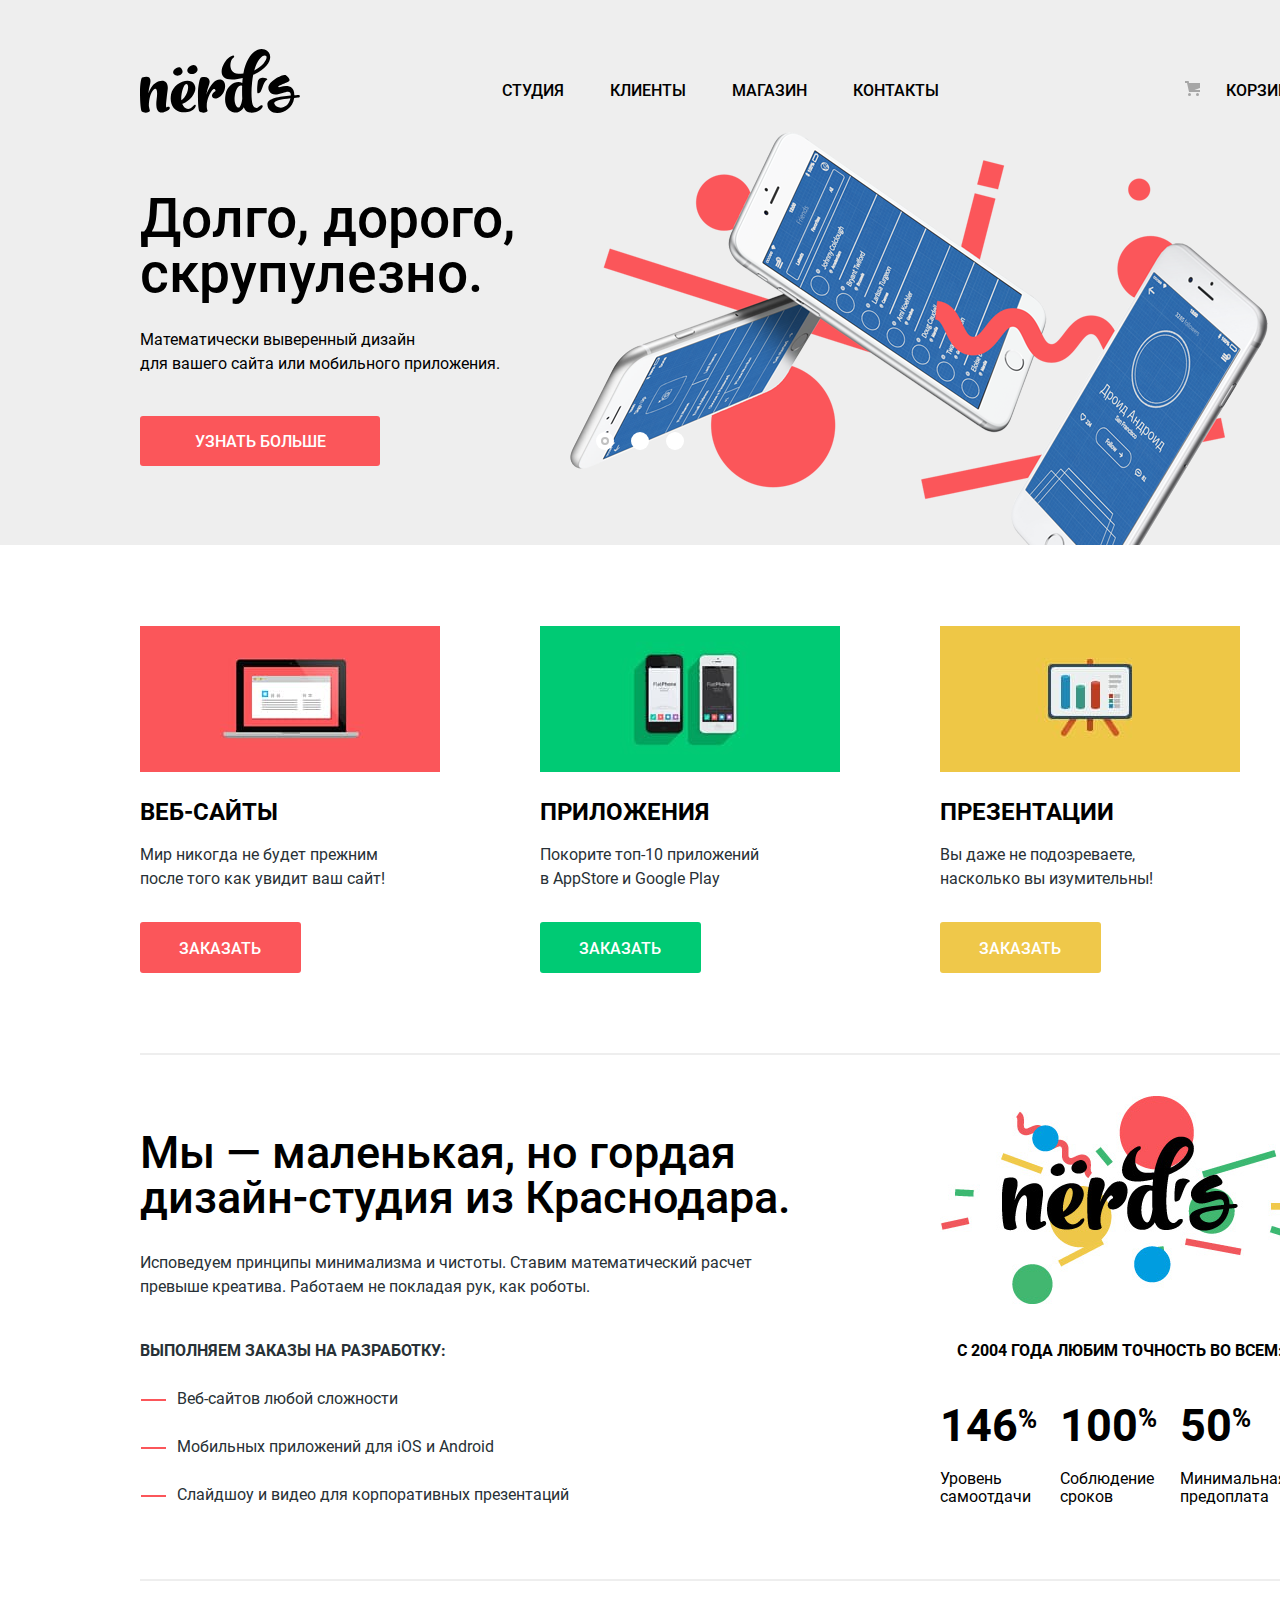
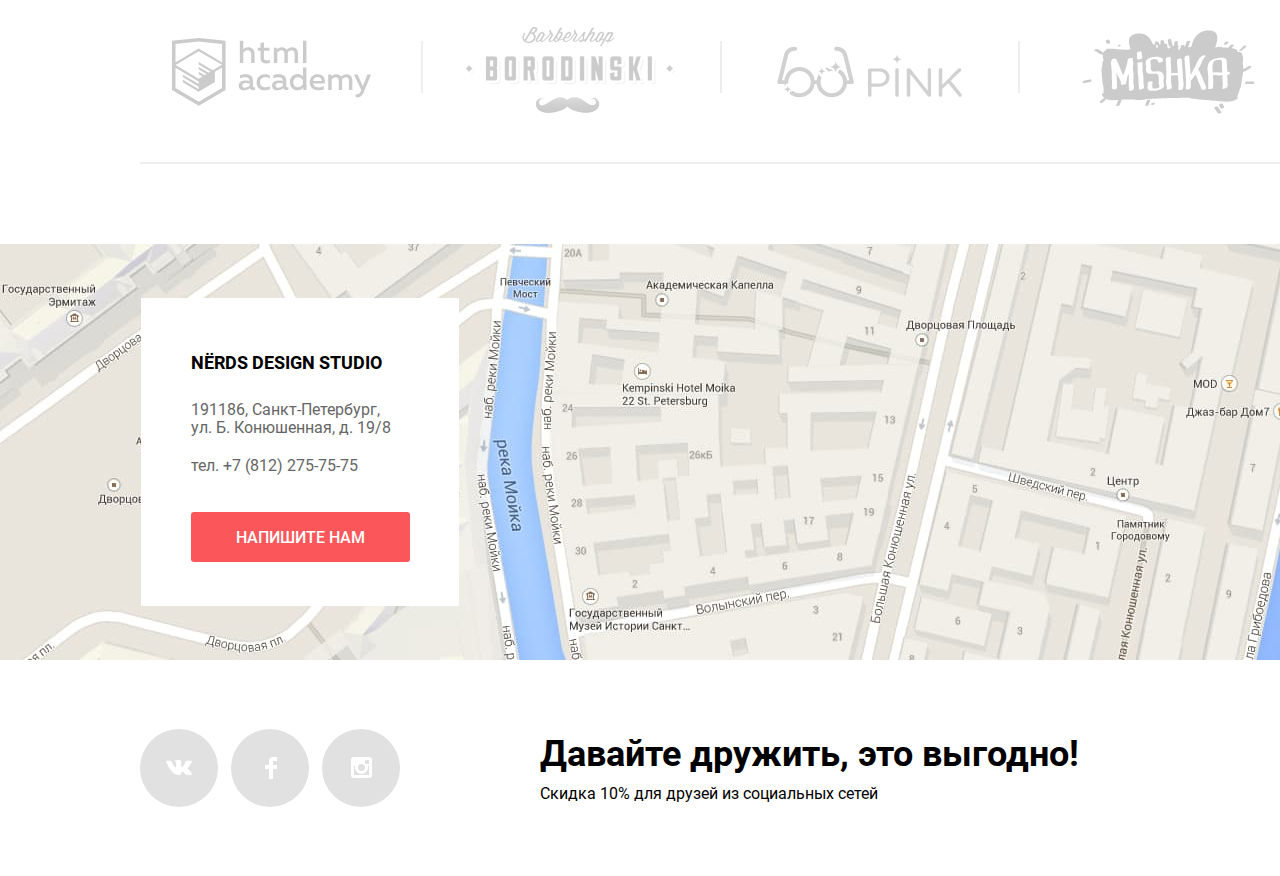
==== index.html @ 6b9d370d "Карта" ====
<!DOCTYPE html>
<html class="page" lang="ru">

<head>
  <meta charset="utf-8">
  <title>HTML Academy: Нёрдс</title>
  <link rel="stylesheet" href="css/normalize.css">
  <link rel="stylesheet" href="css/style.css">
</head>

<body class="page-body">
  <header class="main-header">
    <nav class="main-navigation">
      <a class="main-header-logo">
        <img src="img/nerds-logo.svg" width="160" height="65" alt="Логотип диизайн-студии Нёрдс">
      </a>
      <div class="main-header-bar">
        <div class="main-navigation-wrapper">
          <ul class="site-navigation">
            <li><a href="">Студия</a></li>
            <li><a href="">Клиенты</a></li>
            <li><a href="catalog.html">Магазин</a></li>
            <li><a href="">Контакты</a></li>
          </ul>
          <div class="user-navigation">
            <a class="basket" href="">Корзина</a>
          </div>
        </div>
      </div>
    </nav>
  </header>
  <main>
    <h1 class="main-title visually-hidden">Nёrd's</h1>
    <h2 class="main-title visually-hidden">Новости</h2>
    <section class="slider">
      <div class="news-slider news-slide-current ">
        <div class="news-slider-1">
          <h3>Долго, дорого,<br>скрупулезно.</h3>
          <p>Математически выверенный дизайн<br>для вашего сайта или мобильного приложения.</p>
          <a class="news-slider-button button" href="">Узнать больше</a>
        </div>
      </div>
      <div class="news-slider news-slider1">
        <div class="news-slider-2">
          <h3>Любим математику<br>как никто другой</h3>
          <p>Никакого креатива, только матемитические формулы<br>для расчета идеальных пропорций</p>
          <a class="news-slider-button button" href="">Узнать больше</a>
        </div>
      </div>
      <div class="news-slider news-slider1">
        <div class="news-slider-3">
          <h3>Только ночь,<br>только хардкор</h3>
          <p>Работать днем, как все? Мы против этого.<br>Ближе к полуночи работа только начинается.</p>
          <a class="news-slider-button button" href="">Узнать больше</a>
        </div>
      </div>
      <div class="slider-controls">
        <button class="current" type="button" aria-label="Показать первый слайд"></button>
        <button type="button" aria-label="Показать второй слайд"></button>
        <button type="button" aria-label="Показать третий слайд"></button>
      </div>
    </section>
    <div class="container">
      <section class="product">
        <h2 class="visually-hidden">Продукты</h2>
        <ul class="product-list">
          <li class="product-item product-item-site">
            <div class="product-site">
              <h3 class="product-title">Веб-сайты</h3>
              <p>Мир никогда не будет прежним<br>после того как увидит ваш сайт!</p>
              <a class="product-button product-button-site" href="#"
                aria-label="Перейти на страницу заказа товара">Заказать</a>
            </div>
          </li>
          <li class="product-item product-item-apps">
            <div class="product-apps">
              <h3 class="product-title">Приложения</h3>
              <p>Покорите топ-10 приложений<br> в AppStore и Google Play</p>
              <a class="product-button product-button-apps" href="#"
                aria-label="Перейти на страницу заказа товара">Заказать</a>
            </div>
          </li>
          <li class="product-item product-item-presentation">
            <div class="product-presentation">
              <h3 class="product-title">Презентации</h3>
              <p>Вы даже не подозреваете,<br>насколько вы изумительны!</p>
              <a class="product-button product-button-presentation" href="#"
                aria-label="Перейти на страницу заказа товара">Заказать</a>
            </div>
          </li>
        </ul>
      </section>
      <section class="company">
        <h2 class="visually-hidden">О компании</h2>
        <section class="company-description">
          <h2 class="visually-hidden">О нас</h2>
          <h3 class="company-title">Мы — маленькая, но гордая<br>дизайн-студия из Краснодара.</h3>
          <p>Исповедуем принципы минимализма и чистоты. Ставим математический расчет<br>превыше креатива. Работаем не
            покладая рук, как роботы.</p>
          <p class="company-product">Выполняем заказы на разработку:</p>
          <ul class="company-product-list">
            <li class="company-product-item">Веб-сайтов любой сложности</li>
            <li class="company-product-item">Мобильных приложений для iOS и Android</li>
            <li class="company-product-item">Слайдшоу и видео для корпоративных презентаций</li>
          </ul>
        </section>
        <section class="company-statistics">
          <h2 class="visually-hidden">Статистика</h2>
          <img class="company-statistics-logo" src="img/nerds-illustration.png" width="360" height="208" alt="">
          <p class="company-statistics-title">С 2004 года любим точность во всем:</p>
          <dl class="company-statistics-table">
            <div class="company-statistics-column">
              <dt class="company-statistics-property">Уровень самоотдачи</dt>
              <dd class="company-statistics-percent">146<sup class="company-statistics-percentage">%</sup></dd>
            </div>
            <div class="company-statistics-column">
              <dt class="company-statistics-property">Соблюдение сроков</dt>
              <dd class="company-statistics-percent">100<span class="company-statistics-percentage">%</span></dd>
            </div>
            <div class="company-statistics-column">
              <dt class="company-statistics-property">Минимальная предоплата</dt>
              <dd class="company-statistics-percent">50<span class="company-statistics-percentage">%</span></dd>
            </div>
          </dl>
        </section>
      </section>
      <section class="projects">
        <h2 class="visually-hidden">Проекты</h2>
        <ul class="projects-list">
          <li class="projects-item">
            <a class="projects-link" href="https://htmlacademy.ru/intensive/htmlcss">
              <img class="projects-logo projects-logo-htmlacademy" src="img/html-academy.svg" width="199" height="68"
                alt="Логотип компании-клиента html academy">
            </a>
          </li>
          <li class="projects-item">
            <a class="projects-link" href="">
              <img class="projects-logo projects-logo-barbershop" src="img/barbershop-logo.png" width="209" height="90"
                alt="Логотип компании-клиента Barbershop Borodinsky">
            </a>
          </li>
          <li class="projects-item">
            <a class="projects-link" href="">
              <img class="projects-logo projects-logo-pink" src="img/pink-logo.png" width="185" height="52"
                alt="Логотип компании-клиента Pink">
            </a>
          </li>
          <li class="projects-item">
            <a class="projects-link" href="">
              <img class="projects-logo projects-logo-mishka" src="img/mishka-logo.png" width="173" height="84"
                alt="Логотип компании-клиента Mishka">
            </a>
          </li>
        </ul>
      </section>
    </div>
  </main>
  <footer class="page-footer main-footer">
    <div class="footer-container-contact">
      <iframe src="https://www.google.com/maps/embed?pb=!1m18!1m12!1m3!1d1998.6037872533277!2d30.320858716096975!3d59.93871648187614!2m3!1f0!2f0!3f0!3m2!1i1024!2i768!4f13.1!3m3!1m2!1s0x4696310fca145cc1%3A0x42b32648d8238007!2z0JHQvtC70YzRiNCw0Y8g0JrQvtC90Y7RiNC10L3QvdCw0Y8g0YPQuy4sIDE5LzgsINCh0LDQvdC60YIt0J_QtdGC0LXRgNCx0YPRgNCzLCAxOTExODY!5e0!3m2!1sru!2sru!4v1603034823112!5m2!1sru!2sru" width="1440" height="416" frameborder="0" style="border:0;" allowfullscreen="Офис компании по адресу ул. Большая Конюшенная 19/8, Санкт-Петербург" aria-hidden="false"></iframe>
      <section class="footer-contacts container">
        <h2 class="visually-hidden">Контактная информация</h2>
        <div class="footer-contacts-window">
          <h3>Nёrds design studio</h3>
          <p>191186, Санкт-Петербург,<br>
            ул. Б. Конюшенная, д. 19/8</p>
          <a class="contact" href="tel:+78122757575">тел. +7 (812) 275-75-75</a>
          <a class="contact-button button" href="write_us.html" aria-label="Переход в окно, где можно написать">Напишите нам</a>
        </div>
      </section>
    </div>
    <section class="footer-social container">
      <h2 class="visually-hidden">Давайте дружить</h2>
      <div class="footer-social-button">
        <ul class="footer-social-list">
          <li class="footer-social-item">
            <a class="footer-social-link" href="#" aria-label="ВКонтакте"></a>
          </li>
          <li class="footer-social-item">
            <a class="footer-social-link footer-social-link-facebook" href="#" aria-label="Facebook"></a>
          </li>
          <li class="footer-social-item" aria-label="Instagram">
            <a class="footer-social-link footer-social-link-instagram" href="#"></a>
          </li>
        </ul>
      </div>
      <div class="footer-invite">
        <p class="footer-social-title">Давайте дружить, это выгодно!</p>
        <p class="footer-social-discount">Скидка 10% для друзей из социальных сетей</p>
      </div>
    </section>
  </footer>
  <section class="modal modal-contact">
    <h2>Напишите нам</h2>
    <form class="contact-form" action="https://echo.htmlacademy.ru" method="post">
      <p>
        <label for="contact-name">Ваше имя:</label>
        <input class="contact-name-user" id="contact-name" type="text" name="name-user" placeholder="Имя Фамилия">
      </p>
      <p>
        <label for="contact-mail">Ваш email:</label>
        <input class="contact-mail-user" id="contact-mail" type="email" name="mail-user"
          placeholder="email@example.com ">
      </p>
      <p>
        <label for="contact-text">Текст письма:</label>
        <textarea name="contact-text-user" id="contact-text" rows="10" placeholder="В свободной форме"></textarea>
      </p>
      <button class="contact-form-button button" type="submit">Отправить</button>
    </form>
    <button class="modal-close" type="button" aria-label="Закрыть"></button>
  </section>
  <script src="js/write.js"></script>
</body>

</html>
---- css/style.css ----
@font-face {
  font-family: "Roboto";
  font-style: normal;
  font-weight: 400;
  src: local("Roboto"), local("Roboto Regular"), local("Roboto-Regular"),
    url("../fonts/roboto.woff2") format("woff2"),
    url("../fonts/roboto.woff") format("woff");
  font-display: swap;
}

@font-face {
  font-family: "Roboto";
  font-style: normal;
  font-weight: 500;
  src: local("Roboto Medium"), local("Roboto-Medium"),
    url("../fonts/robotomedium.woff2") format("woff2"),
    url("../fonts/robotomedium.woff") format("woff");
  font-display: swap;
}

@font-face {
  font-family: "Roboto";
  font-style: normal;
  font-weight: 700;
  src: local("Roboto Bold"), local("Roboto-Bold"),
    url("../fonts/robotobold.woff2") format("woff2"),
    url("../fonts/robotobold.woff") format("woff");
  font-display: swap;
}

/* Variables */
:root {
  --basic-dark-black: #000000;
  --basic-black: #283136;
  --basic-light-grey: #666666;
  --basic-grey: #eeeeee;
  --basic-darker-grey: #444444;
  --basic-dark-grey: #888888;
  --basic-light-red: #fb565a;
  --basic-red: #e74246;
  --basic-dark-red: #d7373b;
  --basic-light-green: #00ca74;
  --basic-green: #00bc6c;
  --basic-dark-green: #00aa62;
  --basic-light-yellow: #efc84a;
  --basic-yellow: #eab534;
  --basic-dark-yellow: #e5a722;
  --basic-white: #ffffff;
  --basic-opacity-white: rgb(255, 255, 255, 0.3);
  --basic-lighter-grey: #dfdfdf;
  --basic-grey-grey: #d5d5d5;
  --basic-clear-white: rgba(0, 0, 0, 0.0001);
  --basic-opacity-black-30: rgb(0, 0, 0, 0.3);
  --basic-grey-social: #e1e1e1;
  --basic-grey-slider: #c1c1c1;
  --basiс-grey-filter: #d7dcdf;
  --basiс-grey-button: #ababab;
  --basiс-shadow-grey: rgba(0, 1, 1, 0.1);
  --basiс-shadow-black: rgba(0, 0, 0, 0.15);
  --basiс-button-border: #dbdbdb;
  --basiс-shadow-grey-40: rgba(0, 0, 0, 0.4);
  --basiс-opacity-black-50: rgb(68, 68, 68, 0.5);
  --basiс-grey-border: #d7dcde;
  --basiс-dark-grey-border: #b4b9bb;
  --basiс-dark-for-form: #4d4d4d;
  --basic-black-opacity-60: rgb(0, 0, 0, 0.6);
  --basic-grey-opacity-30: rgb(166, 166, 166, 0.3);
  --basic-grey-opacity-60: rgb(166, 166, 166, 0.6);
  --basic-black-for-button: #231f20;
}

/* body */

body {
  min-width: 1160px;
  margin: 0;
  padding: 0;
  font-family: "Roboto", "Arial", sans-serif;
}

/*Grid*/

.page {
  height: 100%;
}

.page-body {
  min-height: 100%;
  display: grid;
  grid-template-rows: min-content 1fr min-content;
  align-content: start;
}

/* main-header*/

.main-header {
  background-color: var(--basic-grey);
}

/* main-navigation*/

.main-navigation {
  display: flex;
  align-items: center;
  width: 1160px;
  margin: 48px auto 8px auto;
  padding: 0 20px;
  font-size: 16px;
  font-weight: 500;
  line-height: 30px;
  color: var(--basic-dark-black);
  text-transform: uppercase;
  background-color: var(--basic-grey);
}

.main-header-bar {
  background-color: var(--basic-grey);
}

.main-navigation-wrapper {
  display: flex;
  justify-content: space-between;
  margin-left: 197px;
}

/*main-header-logo*/

.main-header-logo {
  display: flex;
  width: 160px;
  height: 65px;
  margin-right: 5px;
  opacity: 1;
}

.main-header-logo:hover,
.main-header-logo:focus {
  opacity: 1;
}

.main-header-logo:active {
  opacity: 0.3;
}

/* site navigation */

.site-navigation {
  display: flex;
  flex-wrap: wrap;
  justify-content: space-between;
  align-items: center;
  width: 437px;
  margin: 0;
  padding: 0;
  margin-top: 23px;
  padding-right: 45px;
  list-style: none;
}

.site-navigation li:nth-child(4n) {
  padding-right: 0;
}

.site-navigation a,
.user-navigation a {
  display: block;
  padding-bottom: 2px;
  color: var(--basic-dark-black);
  text-decoration: none;
}

.site-navigation a:hover {
  color: var(--basic-light-red);
}

.site-navigation a:focus {
  color: var(--basic-opacity-black-30);
}

.site-navigation-current {
  position: relative;
}

.site-navigation-current a:not([href]) {
  background-color: var(--basic-dark-black);
}

.site-navigation-current::after {
  content: "";
  position: absolute;
  bottom: -11px;
  width: 74px;
  height: 2px;
  background-color: var(--basic-light-red);
}

.site-navigation-current a,
.site-navigation-current a:hover,
.site-navigation-current a:focus,
.site-navigation-current a:active {
  color: var(--basic-dark-black);
}

.basket {
  display: flex;
  justify-content: flex-end;
  position: relative;
  max-width: 115px;
  margin-left: 242px;
  margin-top: 23px;
  text-align: right;
  list-style: none;
}

.basket::before {
  content: "";
  position: absolute;
  top: 5px;
  left: -41px;
  width: 15px;
  height: 15px;
  background-image: url(../img/cart-icon.svg);
  background-repeat: repeat;
  background-position: 0 0;
}

.basket:hover {
  color: var(--basic-light-red);
}

.basket:focus {
  color: var(--basic-opacity-black-30);
}

/*visually-hidden*/

.visually-hidden {
  position: absolute;
  width: 1px;
  height: 1px;
  margin: -1px;
  border: 0;
  padding: 0;
  white-space: nowrap;
  clip-path: inset(100%);
  clip: rect(0 0 0 0);
  overflow: hidden;
}

/*container*/

.container {
  width: 1160px;
  margin: 0 auto;
  padding: 0 20px;
}

/* slider */

.slider {
  min-height: 424px;
  background-color: var(--basic-grey);
}

.news-slider {
  display: flex;
  flex-wrap: wrap;
  position: relative;
  width: 1160px;
  margin: 0 auto;
  padding: 70px 20px 76px;
  z-index: 1;
}

.news-slider-1::before {
  content: "";
  position: absolute;
  top: -7px;
  right: 24px;
  width: 760px;
  height: 431px;
  background-image: url("../img/nerds-index-slide1.png");
  background-repeat: no-repeat;
}

.news-slider-2::before {
  content: "";
  position: absolute;
  top: 2px;
  right: 24px;
  width: 760px;
  height: 431px;
  background-image: url("../img/nerds-index-slide2.png");
  background-repeat: no-repeat;
}

.news-slider-3::before {
  content: "";
  position: absolute;
  top: 2px;
  right: 24px;
  width: 760px;
  height: 431px;
  background-image: url("../img/nerds-index-slide3.png");
  background-repeat: no-repeat;
}

.news-slider1 {
  display: none;
}

.news-slider h3 {
  display: flex;
  flex-wrap: wrap;
  position: relative;
  width: 538px;
  margin: 0 auto;
  padding: 0;
  font-size: 55px;
  font-weight: 500;
  line-height: 55px;
  color: var(--basic-dark-black);
}

.news-slider p {
  display: flex;
  flex-wrap: wrap;
  position: relative;
  width: 538px;
  margin-top: 27px;
  margin-bottom: 40px;
  font-size: 16px;
  font-weight: 400;
  line-height: 24px;
}

.button {
  display: block;
  font-size: 16px;
  font-weight: 500;
  line-height: 18px;
  text-align: center;
  text-decoration: none;
  text-transform: uppercase;
  color: var(--basic-white);
  background-color: var(--basic-light-red);
  border-radius: 3px;
  border: none;
}

.button:hover,
.button:focus {
  background-color: var(--basic-red);
  border: none;
}

.button:active {
  color: var(--basic-opacity-white);
  background-color: var(--basic-dark-red);
  border: none;
}

.news-slider-button {
  position: absolute;
  width: 240px;
  padding-top: 17px;
  padding-bottom: 15px;
}

.slider-controls {
  display: flex;
  justify-content: space-between;
  position: absolute;
  top: 432px;
  left: 50%;
  width: 88px;
  transform: translate(-50%);
  z-index: 1;
}

.slider-controls button {
  width: 18px;
  height: 18px;
  background-color: var(--basic-white);
  border: none;
  border-radius: 50%;
}

.slider-controls .current::before {
  content: "";
  position: absolute;
  top: 5px;
  left: 5px;
  width: 8px;
  height: 8px;
  background-image: url("../img/ellipse-slide.svg");
  background-repeat: no-repeat;
}

/* product */

.product {
  display: grid;
  margin-top: 72px;
  margin-bottom: 80px;
  border-bottom: 2px solid var(--basic-grey);
}

.product-list {
  display: grid;
  grid-template-columns: 1fr 1fr 1fr;
  margin: 0;
  padding: 0;
  list-style: none;
}

.product-item {
  display: flex;
  flex-wrap: wrap;
  margin-right: 100px;
  margin-bottom: 92px;
  position: relative;
  width: 300px;
  font-size: 16px;
  line-height: 24px;
  color: var(--basic-black);
}

.product-item p {
  margin-bottom: 46px;
}

.product-item-site::before {
  content: "";
  position: absolute;
  top: 9px;
  width: 300px;
  height: 146px;
  background-image: url(../img/product-site.jpg);
  background-repeat: no-repeat;
  background-position: 0 0;
}

.product-item-apps::before {
  content: "";
  position: absolute;
  top: 9px;
  width: 300px;
  height: 146px;
  background-image: url(../img/product-apps.jpg);
  background-repeat: no-repeat;
  background-position: 0 0;
}

.product-item-presentation::before {
  content: "";
  position: absolute;
  top: 9px;
  width: 300px;
  height: 146px;
  background-image: url(../img/product-presentation.jpg);
  background-repeat: no-repeat;
  background-position: 0 0;
}

.product-title {
  position: relative;
  margin-bottom: 16px;
  margin-top: 180px;
  font-size: 24px;
  font-weight: 700;
  line-height: 30px;
  text-transform: uppercase;
  color: var(--basic-dark-black);
}

.product-button {
  width: 160px;
  padding: 17px 40px 15px 39px;
  font-size: 16px;
  font-weight: 500;
  line-height: 18px;
  text-align: center;
  text-transform: uppercase;
  text-decoration: none;
  color: var(--basic-white);
}

.product-button-site {
  background-color: var(--basic-light-red);
  border-radius: 3px;
  border: none;
}

.product-button-site:hover,
.product-button-site:focus {
  background-color: var(--basic-red);
  border: none;
}

.product-button-site:active {
  color: var(--basic-opacity-white);
  background-color: var(--basic-dark-red);
  box-shadow: inset 0px 3px 0px rgba(0, 1, 1, 0.1);
  border: none;
}

.product-button-apps {
  background-color: var(--basic-light-green);
  border-radius: 3px;
  border: none;
}

.product-button-apps:hover,
.product-button-apps:focus {
  background-color: var(--basic-green);
}

.product-button-apps:active {
  color: var(--basic-opacity-white);
  background-color: var(--basic-dark-green);
  box-shadow: inset 0px 3px 0px rgba(0, 1, 1, 0.1);
  border: none;
}

.product-button-presentation {
  background-color: var(--basic-light-yellow);
  border-radius: 3px;
  border: none;
}

.product-button-presentation:hover,
.product-button-presentation:focus {
  background-color: var(--basic-yellow);
  border: none;
}

.product-button-presentation:active {
  color: var(--basic-opacity-white);
  background-color: var(--basic-dark-yellow);
  box-shadow: inset 0px 3px 0px var(--basiс-shadow-grey);
  border: none;
}

/* company */

.company {
  display: grid;
  grid-template-columns: 1fr min-content;
  margin-bottom: 7px;
}

.company-description {
  font-size: 16px;
  line-height: 24px;
  color: var(--basic-black);
}

.company-title {
  margin-top: -5px;
  margin-bottom: 31px;
  padding: 0;
  font-size: 45px;
  font-weight: 500;
  line-height: 45px;
  color: var(--basic-dark-black);
}

.company-product {
  margin-top: 40px;
  font-weight: bold;
  text-transform: uppercase;
  color: var(--basic-black);
}

.company-product-list {
  list-style: none;
}

.company-product-item {
  position: relative;
  margin-top: 24px;
  margin-left: -3px;
}

.company-product-item::before {
  content: "";
  position: absolute;
  top: 12px;
  left: -36px;
  width: 25px;
  border-top: 2px solid var(--basic-light-red);
  background-repeat: no-repeat;
  background-position: 0 0;
}

/*company-statistics*/

.company-statistics {
  display: grid;
  width: 360px;
  margin-bottom: 39px;
}

.company-statistics-logo {
  margin-top: -39px;
  margin-bottom: 38px;
  width: 360px;
  height: 208px;
}

.company-statistics-title {
  margin: 0;
  margin-bottom: 18px;
  padding: 0;
  font-weight: 700;
  text-transform: uppercase;
  text-align: center;
}

.company-statistics-table {
  display: grid;
  grid-template-columns: 1fr 1fr 1fr;
  row-gap: 23px;
}

.company-statistics-column {
  display: grid;
  box-sizing: border-box;
  max-width: 120px;
  padding-right: 10px;
}

.company-statistics-property {
  order: 1;
  padding-bottom: 11px;
  max-width: 110px;
  line-height: 18px;
  color: var(--basic-black-light);
}

.company-statistics-percent {
  margin: 0;
  margin-bottom: 12px;
  max-width: 110px;
  font-size: 45px;
  font-weight: 700;
  line-height: 64px;
}

.company-statistics-percentage {
  position: relative;
  bottom: 14px;
  font-size: 26px;
  line-height: 40px;
}

/*projects*/

.projects {
  padding-top: 46px;
  padding-bottom: 40px;
  border-top: 2px solid var(--basic-grey);
  border-bottom: 2px solid var(--basic-grey);
}

.projects-list {
  display: grid;
  grid-template-columns: 1fr 1fr 1fr 1fr;
  margin: 0;
  padding: 0;
  gap: 35px;
  list-style: none;
}

.projects-item {
  position: relative;
  display: grid;
  justify-content: center;
  align-items: center;
  width: 100%;
  height: 100%;
}

.projects-item:not(:last-child):not(:nth-child(4n))::before {
  content: "";
  position: absolute;
  top: 40px;
  right: -19px;
  width: 2px;
  height: 52px;
  transform: translateY(-50%);
  background-color: var(--basic-grey);
}

.projects-link {
  display: block;
  position: relative;
}

.projects-link {
  position: relative;
  opacity: 0.2;
}

.projects-link:hover,
.projects-link:focus {
  opacity: 1;
}

.projects-link:active {
  opacity: 0.1;
}

.projects-logo-htmlacademy {
  top: 10px;
}

/* Grid for catalog */

.catalog-container {
  display: grid;
  grid-template-columns: 1fr 2fr;
  grid-template-rows: min-content 1fr;
  align-content: start;
  width: 1160px;
  margin: 0 auto;
  padding: 0 20px;
}

.page-title-design {
  background-color: var(--basic-grey);
}

.page-title {
  margin: 0 auto;
  padding-top: 72px;
  padding-bottom: 108px;
  font-size: 55px;
  font-weight: 500;
  line-height: 55px;
  color: var(--basic-dark-black);
  background-color: var(--basic-grey);
  text-align: center;
}

/*filters*/

.filters {
  margin-top: 55px;
}

.filters-catalog {
  display: flex;
  width: 260px;
}

.filters fieldset {
  padding: 0;
  margin: 0;
  margin-bottom: 28px;
  border: none;
}

.filters fieldset:first-child {
  margin-bottom: 55px;
}

.filter-item {
  margin-top: 53px;
  padding: 0;
  border: none;
}

.filters legend {
  font-size: 18px;
  font-weight: bold;
  line-height: 30px;
  text-transform: uppercase;
}

.filters ul {
  padding: 0;
  margin: 0;
  list-style: none;
  line-height: 19px;
}

.filter-option {
  display: block;
  padding-left: 36px;
}

.filter-input {
  font-size: 16px;
  line-height: 20px;
  color: var(--basic-black);
}

.filter-option label {
  display: block;
  position: relative;
  margin-top: 17px;
  margin-bottom: 20px;
}

.filter-advantage label {
  display: block;
  position: relative;
  margin-top: 16px;
  padding-bottom: 6px;
  margin-bottom: 16px;
}

.filter-input-radio {
  margin-top: -9px;
}

.range-filter {
  width: 260px;
  margin-top: 49px;
}

.range-controls {
  position: relative;
  height: 41px;
  margin-bottom: 10px;
  padding-top: 38px;
  padding-right: 22px;
  padding-left: 22px;
  background-color: var(--basic-grey);
  border-radius: 3px;
}

.range-controls .scale {
  height: 2px;
  background: var(--basiс-grey-filter);
}

.range-controls .bar {
  width: 70%;
  height: 2px;
  background-color: var(--basic-light-green);
}

.range-controls .toggle {
  position: absolute;
  top: 29px;
  left: 0;
  width: 4px;
  height: 4px;
  padding: 0;
  border: 8px solid var(--basic-white);
  background-color: var(--basiс-grey-button);
  border-radius: 50%;
  box-shadow: 0px 2px 1px var(--basiс-shadow-black);
}

.range-controls .toggle-min {
  left: 17px;
}

.range-controls .toggle-max {
  left: 159px;
}

.price-controls {
  display: flex;
  justify-content: space-between;
  font-size: 16px;
  line-height: 22px;
  color: var(--basic-black);
  text-transform: uppercase;
}

.price-controls input {
  width: 80px;
  height: 38px;
  border: none;
  border-radius: 3px;
  background: var(--basic-grey);
}

.min-price input {
  width: 70px;
  height: 38px;
  margin-top: 2px;
  margin-left: 10px;
  padding-left: 4px;
  text-align: center;
}

.max-price input {
  width: 79px;
  height: 38px;
  margin-top: 2px;
  margin-left: 5px;
  text-align: center;
}

.filter-input-radio + label::before {
  content: "";
  box-sizing: border-box;
  position: absolute;
  top: -4px;
  left: -35px;
  width: 25px;
  height: 25px;
  border: 4px solid var(--basiс-dark-for-form);
  opacity: 0.4;
  border-radius: 50%;
}

.filter-input-radio:checked + label::after {
  content: "";
  position: absolute;
  top: 4px;
  left: -27px;
  width: 9px;
  height: 9px;
  background-color: var(--basiс-dark-for-form);
  opacity: 0.4;
  border-radius: 50%;
}

.filter-input-checkbox + label::before {
  content: "";
  position: absolute;
  top: -4px;
  left: -36px;
  width: 23px;
  height: 23px;
  background-image: url("../img/checkbox-off.svg");
  background-repeat: no-repeat;
  opacity: 0.4;
}

.filter-input-checkbox:checked + label::before,
.filter-input-checkbox:checked + label::after {
  content: "";
  position: absolute;
  top: -4px;
  left: -36px;
  width: 25px;
  height: 23px;
  background-image: url("../img/checkbox-on.svg");
  background-repeat: no-repeat;
  border: none;
  opacity: 0.4;
}

.filter-input:hover + label::before,
.filter-input:checked:hover + label::after {
  opacity: 1;
}

.filter-input:disabled + label,
.filter-input:checked:disabled + label,
.filter-input:disabled:hover + label {
  opacity: 0.3;
  pointer-events: none;
}

.filter-input:focus + label::before {
  outline: thin dotted;
  outline: 5px auto;
  outline-color: inherit;
}

.filter-button {
  margin-top: 15px;
  width: 260px;
  height: 50px;
  color: var(--basic-dark-black);
  background-color: var(--basic-grey);
  border-radius: 3px;
}

.filter-button:hover,
.filter-button:focus {
  background-color: var(--basic-lighter-grey);
}

.filter-button:active {
  color: var(--basic-opacity-black-30);
  background-color: var(--basic-grey-grey);
  box-shadow: inset 0px 3px 0px var(--basiс-shadow-grey);
}

/*sort*/

.sort {
  grid-row: 1;
  grid-column: 2 / 4;
  margin-top: 56px;
  margin-left: 15px;
}

.catalog-sort {
  display: grid;
  grid-template-columns: min-content 1fr max-content 40px;
  text-transform: uppercase;
  background-color: var(--basic-white);
}

.sort-title {
  grid-column: 1;
  margin: 0;
  padding: 0;
  font-weight: 700;
  font-size: 18px;
  line-height: 30px;
}

.sort-type {
  display: flex;
  flex-wrap: wrap;
  grid-column: 3;
  min-width: 320px;
  max-width: 530px;
  margin: 0;
  padding: 0;
  padding-top: 3px;
  list-style: none;
}

.sort-type-item:not(:last-child) {
  margin-right: 27px;
}

.sort-type-link {
  font-size: 14px;
  line-height: 18px;
  color: var(--basic-opacity-black-30);
  text-decoration: none;
}

.sort-type-link:hover,
.sort-type-link:focus {
  color: var(--basic-black-opacity-60);
}

.sort-type-link:active {
  color: inherit;
}

.sort-type-link-current {
  color: inherit;
}

.sort-type-link-current:hover,
.sort-type-link-current:focus {
  color: inherit;
}

.sort-direction {
  display: block;
  position: relative;
  margin: 0;
  padding: 0;
  width: 48px;
  list-style: none;
}

.sort-direction-item {
  position: relative;
  display: block;
}

.sort-direction-link-down {
  position: absolute;
  top: 3px;
}

.sort-direction-link-up {
  position: absolute;
  top: 3px;
  right: 8px;
}

.sort-direction-link-down path,
.sort-direction-link-up path {
  fill: var(--basic-grey-opacity-30);
}

.sort-direction-link-down:hover path,
.sort-direction-link-up:hover path,
.sort-direction-link-down:focus path,
.sort-direction-link-up:focus path {
  fill: var(--basic-grey-opacity-60);
}

.sort-direction-link-down:active path,
.sort-direction-link-up:active path {
  fill: var(--basic-black-for-button);
}

.sort-direction-link-current path {
  fill: var(--basic-black-for-button);
}

/*catalog*/

.catalog {
  grid-row: 1;
  grid-column: 2 / 4;
  margin-left: -25px;
}

.catalog-list {
  display: grid;
  grid-template-columns: 1fr 1fr;
  gap: 43px;
  list-style: none;
  margin-top: 173px;
  margin-bottom: 25px;
}

.catalog-item {
  position: relative;
  margin-bottom: 26px;
  font-size: 16px;
  line-height: 18px;
}

.catalog-image {
  object-fit: contain;
}

.catalog-image::before {
  content: "";
  position: absolute;
  top: -40px;
  width: 360px;
  height: 40px;
  background-image: url("../img/browser.svg");
  background-repeat: no-repeat;
  opacity: 0.12;
}

.catalog-item:hover .catalog-image::before,
.catalog-item:focus .catalog-image::before {
  opacity: 1;
}

.catalog-item:hover .catalog-product,
.catalog-item:focus .catalog-product {
  visibility: visible;
}

.catalog-product {
  display: flex;
  flex-direction: column;
  bottom: 3px;
  left: -2px;
  width: 361px;
  max-height: 578px;
  min-height: 231px;
  position: absolute;
  color: var(--basic-light-grey);
  background-color: var(--basic-grey);
  text-align: center;
  visibility: collapse;
  border-radius: 3px;
}

.catalog-product-position {
  height: 100%;
  overflow: auto;
}

.catalog-product h3 {
  margin-top: 26px;
  font-size: 18px;
  font-weight: bold;
  line-height: 30px;
  color: var(--basic-dark-black);
  text-transform: uppercase;
}

.catalog-product-title {
  color: var(--basic-dark-black);
  text-decoration: none;
}

.catalog-product-title:hover,
.catalog-product-title:focus {
  color: var(--basic-light-red);
}

.catalog-product-title:active {
  color: var(--basic-opacity-black-30);
}

.catalog-product-direction {
  margin-top: -5px;
  margin-bottom: 33px;
}

.catalog-button {
  width: 200px;
  height: 50px;
  padding-top: 7px;
  padding-left: 0px;
  margin-bottom: 44px;
  font-size: 16px;
  font-weight: 500;
  line-height: 18px;
  color: var(--basic-white);
  text-transform: uppercase;
  background-color: var(--basic-light-red);
  border: none;
  border-radius: 3px;
}

.catalog-button:hover,
.catalog-button:focus {
  background-color: var(--basic-red);
  border: none;
}

.catalog-button:active {
  background-color: var(--basic-dark-red);
  box-shadow: inset 0px 3px 0px var(--basiс-shadow-grey);
}

/* Pagination */

.pagination {
  display: flex;
  flex-wrap: wrap;
  margin-bottom: -21px;
}

.pagination-list {
  display: flex;
  flex-wrap: wrap;
  margin: 0;
  padding: 0;
  list-style: none;
}

.pagination-item {
  display: flex;
  align-items: center;
  margin-right: 11px;
  font-size: 16px;
  font-weight: 500;
  line-height: 18px;
  color: var(--basic-dark-black);
  text-align: center;
}

.pagination-item a {
  display: block;
  position: relative;
  left: 39px;
  padding: 17px 20px 15px;
  text-decoration: none;
  color: var(--basic-dark-black);
  background-color: var(--basic-grey);
  border-radius: 3px;
}

.pagination-item a:hover,
.pagination-item a:focus {
  background-color: var(--basic-lighter-grey);
}

.pagination-item a:active {
  color: var(--basic-opacity-black-30);
  background-color: var(--basic-grey-grey);
  box-shadow: inset 0px 3px 0px var(--basiс-shadow-grey);
}

.pagination-item-current a,
.pagination-item-current a:hover,
.pagination-item-current a:focus,
.pagination-item-current a:active {
  padding: 14px 17px 12px;
  color: var(--basic-dark-black);
  background-color: var(--basic-clear-white);
  border: 3px solid var(--basiс-button-border);
  border-radius: 3px;
}

.pagination-button {
  display: flex;
  align-items: center;
  flex-wrap: wrap;
  margin-left: 41px;
  padding-right: 77px;
  padding-left: 78px;
  font-size: 16px;
  font-weight: 500;
  line-height: 18px;
  text-align: center;
  text-transform: uppercase;
  text-decoration: none;
  color: inherit;
  background-color: var(--basic-grey);
  background-position: 50% 50%;
  border: none;
  border-radius: 3px;
}

.pagination-button:hover,
.pagination-button:focus {
  background-color: var(--basic-lighter-grey);
}

.pagination-button:active {
  color: var(--basic-opacity-black-30);
  background-color: var(--basic-grey-grey);
  box-shadow: inset 0px 3px 0px var(--basiс-shadow-grey);
}

/*main-footer*/

.footer-container-contact {
  position: relative;
  width: 1440px;
  height: 416px;
  margin: 80px auto 0;
  background-image: url("../img/map.jpg");
  background-repeat: no-repeat;
}

.footer-container-contact::before {
  content: "";
  position: absolute;
  top: 86px;
  right: 386px;
  width: 231px;
  height: 190px;
  background-image: url("../img/map-marker.png");
  background-repeat: no-repeat;
  z-index: -1;
}

.footer-contacts {
  display: block;
  position: absolute;
  width: 1160px;
  margin: 0 auto;
  padding: 0 20px;
  top: 54px;
  left: 121px;
}

.footer-contacts-window {
  display: flex;
  flex-direction: column;
  padding-left: 50px;
  width: 268px;
  height: 308px;
  font-size: 16px;
  line-height: 18px;
  color: var(--basic-light-grey);
  background-color: var(--basic-white);
}

.footer-contacts-window h3 {
  margin-top: 50px;
  margin-bottom: 7px;
  padding: 0;
  font-size: 18px;
  font-weight: bold;
  line-height: 30px;
  text-transform: uppercase;
  color: var(--basic-dark-black);
  background-color: var(--basic-white);
}

.contact {
  width: 210px;
  margin-top: 4px;
  margin-bottom: 37px;
  color: var(--basic-light-grey);
  text-decoration: none;
}

.contact-button {
  width: 219px;
  height: 50px;
  margin-bottom: 47px;
  padding-top: 17px;
  padding-bottom: 15px;
}

/*footer-social*/

.footer-social {
  display: grid;
  grid-template-columns: 260px 1fr;
  column-gap: 140px;
  padding-top: 69px;
  padding-bottom: 69px;
}

.footer-social-list {
  display: flex;
  flex-wrap: wrap;
  justify-content: center;
  margin: 0;
  padding: 0;
  list-style: none;
}

.footer-social-item {
  position: relative;
}

.footer-social-item:not(:nth-child(3n - 2)) {
  margin-left: 13px;
}

.footer-social-item:nth-child(n + 4) {
  margin-top: 13px;
}

.footer-social-link {
  display: block;
  width: 78px;
  height: 78px;
  border-radius: 50%;
  background-color: var(--basic-grey-social);
}

.footer-social-link::before {
  content: "";
  position: absolute;
  left: 0;
  top: 0;
  width: 78px;
  height: 78px;
  background-image: url("../img/vk-icon.svg");
  background-repeat: no-repeat;
  background-position: 50% 50%;
  pointer-events: none;
}

.footer-social-link:hover,
.footer-social-link:focus {
  background-color: var(--basic-red);
}

.footer-social-link:active {
  background-color: var(--basic-dark-red);
  box-shadow: inset 0 3px 0 var(--basiс-shadow-grey);
}

.footer-social-link:active::before {
  opacity: 0.3;
}

.footer-social-link-facebook::before {
  background-image: url("../img/facebook.svg");
  background-position: 51% 51%;
}

.footer-social-link-instagram::before {
  background-image: url("../img/instagram.svg");
}

.footer-invite {
  display: flex;
  flex-direction: column;
  margin-top: 7px;
}

.footer-social-title {
  margin: 0;
  margin-bottom: 11px;
  padding: 0;
  font-size: 36px;
  font-weight: 700;
  line-height: 36px;
  color: var(--basic-dark-black);
}

.footer-social-discount {
  margin: 0;
  padding: 0;
  line-height: 22px;
}

/*modal*/

.modal {
  display: none;
  position: absolute;
  left: 50%;
  top: 50%;
  transform: translate(-50%, -50%);
  color: var(--basic-dark-black);
  background-color: var(--basic-white);
}

/*modal-contact*/

.modal-contact {
  position: fixed;
  width: 960px;
  height: 443px;
  padding-top: 63px;
  padding-bottom: 84px;
  font-size: 16px;
  line-height: 18px;
  background-color: var(--basic-white);
  box-shadow: 0px 20px 40px var(--basiс-shadow-grey-40);
  z-index: 1;
}

.modal-contact h2 {
  margin-top: 3px;
  margin-bottom: 20px;
  margin-left: 100px;
  font-size: 45px;
  font-weight: bold;
  line-height: 53px;
}

/*contact-form*/

.contact-form {
  display: flex;
  flex-wrap: wrap;
  margin-left: 101px;
  margin-bottom: 47px;
  font-weight: 700;
}

.contact-form label {
  display: flex;
  flex-wrap: wrap;
  width: 360px;
  margin-bottom: 8px;
}
.contact-form input {
  display: block;
  width: 325px;
  margin-right: 40px;
  padding: 15px 15px;
  color: var(--basiс-opacity-black-50);
  border: 2px solid var(--basiс-grey-border);
  border-radius: 3px;
}

.contact-form input:hover,
.contact-form textarea:hover {
  border-color: var(--basiс-dark-grey-border);
}

.contact-form input:focus,
.contact-form textarea:focus {
  color: var(--basic-darker-grey);
  border-color: var(--basic-dark-black);
}

.contact-form input:invalid,
.contact-form textarea:invalid {
  color: var(--basic-red);
  border-color: var(--basic-red);
}

.contact-form textarea {
  display: flex;
  width: 737px;
  height: 98px;
  padding-top: 16px;
  padding-left: 16px;
  font: inherit;
  font-weight: 400;
  resize: none;
  color: var(--basiс-opacity-black-50);
  border: 2px solid var(--basiс-grey-border);
  border-radius: 3px;
}

.modal-close {
  position: absolute;
  top: 81px;
  right: 90px;
  width: 22px;
  height: 22px;
  background-image: url("../img/close-cross.svg");
  background-color: transparent;
  border: 0;
  opacity: 0.3;
}

.modal-close:hover,
.modal-close:focus {
  opacity: 1;
}

.modal-close:active {
  opacity: 0.1;
}

.contact-form-button {
  width: 259px;
  height: 50px;
  margin-top: 29px;
  padding-top: 17px;
  padding-bottom: 15px;
}

.modal-show {
  display: block;
  animation: bounce 0.7s;
  transition-timing-function: ease-in;
}

.modal-error {
  animation: shake 0.6s;
}

/*Animation*/

@keyframes bounce {
  0% {
    top: 10%;
    transform: translateY(-25%);
    opacity: 0;
  }

  100% {
    top: 11%;
    transform: translate(-50%);
    opacity: 1;
  }
}

@keyframes shake {
  0%,
  100% {
    left: 20%;
    top: 10%;
    transform: translate(0, 0);
  }

  10%,
  30%,
  50%,
  70%,
  90% {
    left: 20%;
    top: 10%;
    transform: translate(-10px, 0);
  }

  20%,
  40%,
  60%,
  80% {
    left: 20%;
    top: 10%;
    transform: translate(10px, 0);
  }
}
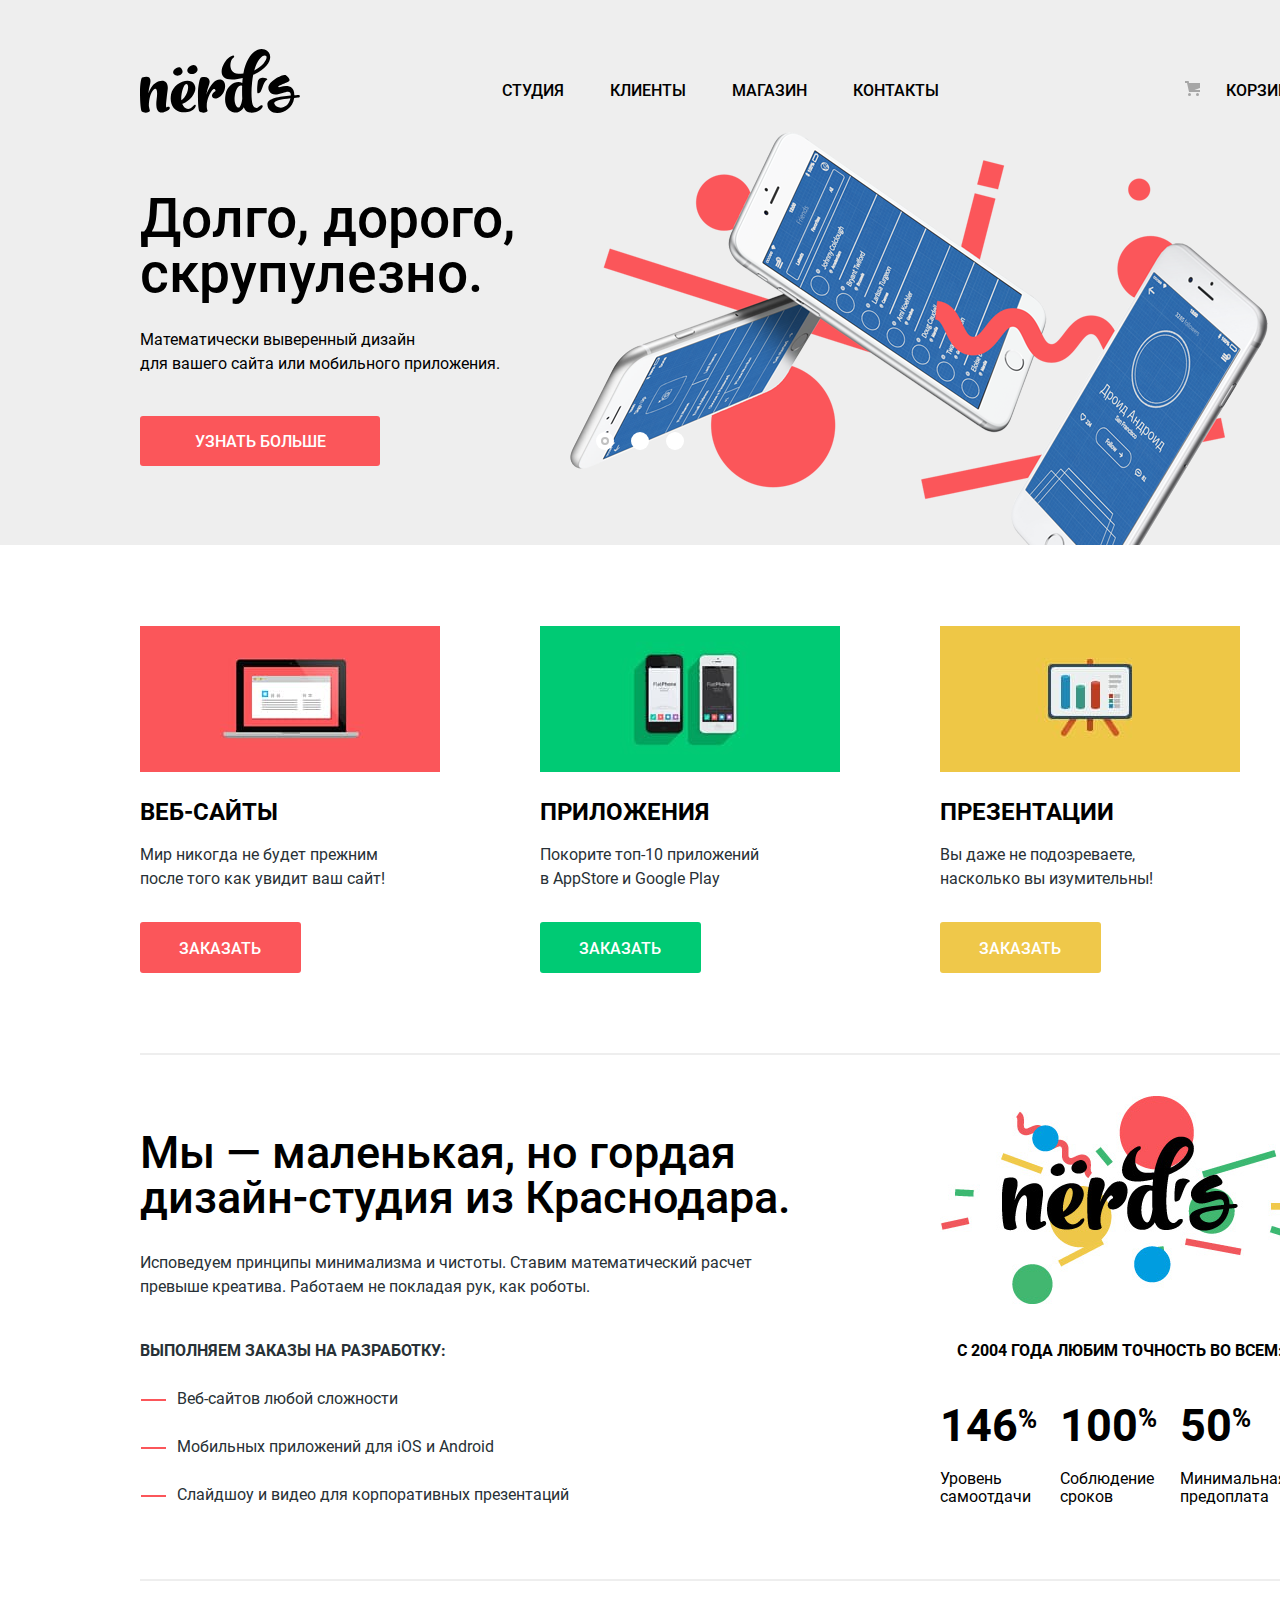
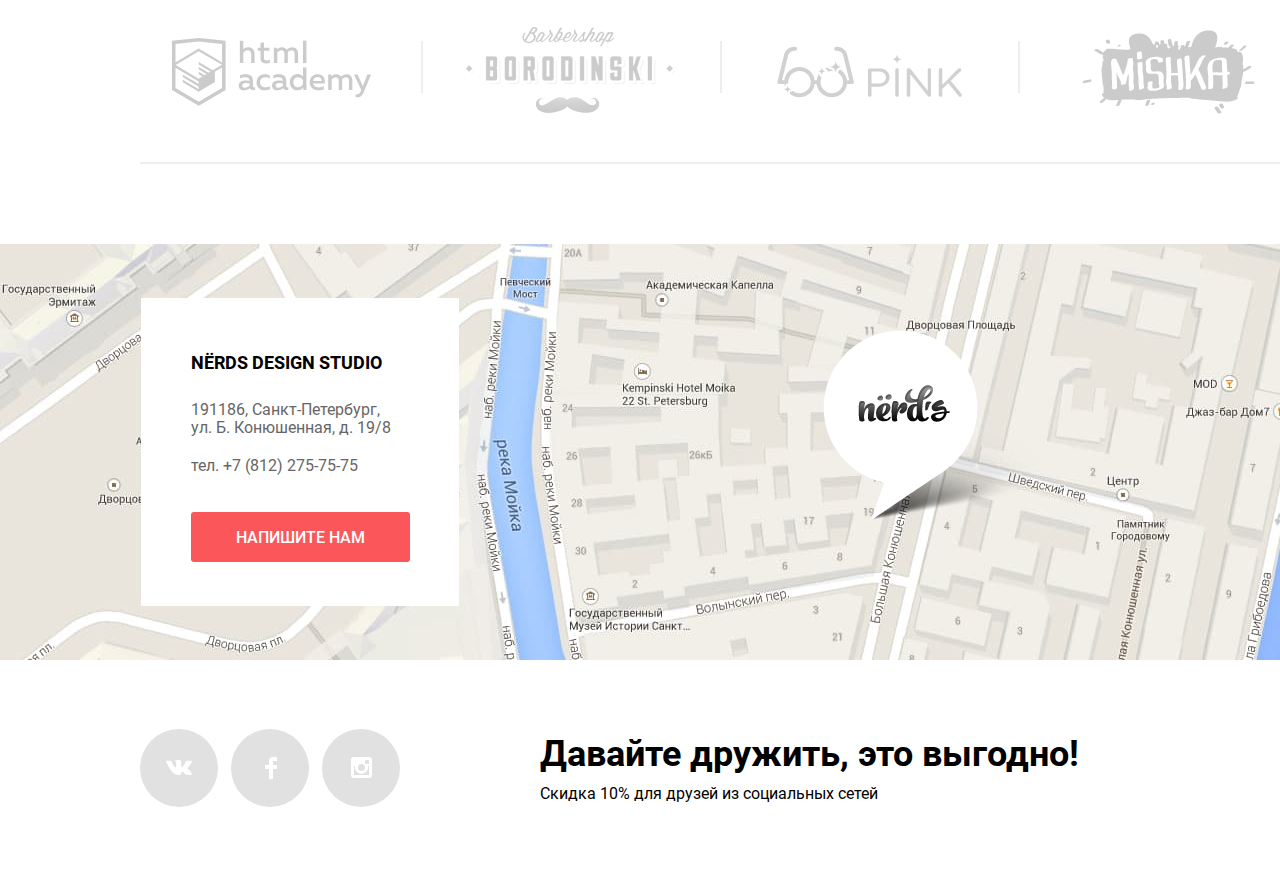
==== commit e85f0489: "Слайдер" ====
--- a/index.html
+++ b/index.html
@@ -34,21 +34,21 @@
     <h2 class="main-title visually-hidden">Новости</h2>
     <section class="slider">
       <div class="news-slider news-slide-current ">
-        <div class="news-slider-1">
+        <div class="news-slider-item news-slider-1">
           <h3>Долго, дорого,<br>скрупулезно.</h3>
           <p>Математически выверенный дизайн<br>для вашего сайта или мобильного приложения.</p>
           <a class="news-slider-button button" href="">Узнать больше</a>
         </div>
       </div>
       <div class="news-slider news-slider1">
-        <div class="news-slider-2">
+        <div class="news-slider-item news-slider-2">
           <h3>Любим математику<br>как никто другой</h3>
           <p>Никакого креатива, только матемитические формулы<br>для расчета идеальных пропорций</p>
           <a class="news-slider-button button" href="">Узнать больше</a>
         </div>
       </div>
       <div class="news-slider news-slider1">
-        <div class="news-slider-3">
+        <div class="news-slider-item news-slider-3">
           <h3>Только ночь,<br>только хардкор</h3>
           <p>Работать днем, как все? Мы против этого.<br>Ближе к полуночи работа только начинается.</p>
           <a class="news-slider-button button" href="">Узнать больше</a>
@@ -106,7 +106,7 @@
         </section>
         <section class="company-statistics">
           <h2 class="visually-hidden">Статистика</h2>
-          <img class="company-statistics-logo" src="img/nerds-illustration.png" width="360" height="208" alt="">
+          <img class="company-statistics-logo" src="img/nerds-illustration.png" width="360" height="208" alt="Логотип Нёрдс на фоне вспышки из конфети">
           <p class="company-statistics-title">С 2004 года любим точность во всем:</p>
           <dl class="company-statistics-table">
             <div class="company-statistics-column">
@@ -157,7 +157,10 @@
   </main>
   <footer class="page-footer main-footer">
     <div class="footer-container-contact">
-      <iframe src="https://www.google.com/maps/embed?pb=!1m18!1m12!1m3!1d1998.6037872533277!2d30.320858716096975!3d59.93871648187614!2m3!1f0!2f0!3f0!3m2!1i1024!2i768!4f13.1!3m3!1m2!1s0x4696310fca145cc1%3A0x42b32648d8238007!2z0JHQvtC70YzRiNCw0Y8g0JrQvtC90Y7RiNC10L3QvdCw0Y8g0YPQuy4sIDE5LzgsINCh0LDQvdC60YIt0J_QtdGC0LXRgNCx0YPRgNCzLCAxOTExODY!5e0!3m2!1sru!2sru!4v1603034823112!5m2!1sru!2sru" width="1440" height="416" frameborder="0" style="border:0;" allowfullscreen="Офис компании по адресу ул. Большая Конюшенная 19/8, Санкт-Петербург" aria-hidden="false"></iframe>
+      <iframe
+        src="https://www.google.com/maps/embed?pb=!1m18!1m12!1m3!1d1998.6037872533277!2d30.320858716096975!3d59.93871648187614!2m3!1f0!2f0!3f0!3m2!1i1024!2i768!4f13.1!3m3!1m2!1s0x4696310fca145cc1%3A0x42b32648d8238007!2z0JHQvtC70YzRiNCw0Y8g0JrQvtC90Y7RiNC10L3QvdCw0Y8g0YPQuy4sIDE5LzgsINCh0LDQvdC60YIt0J_QtdGC0LXRgNCx0YPRgNCzLCAxOTExODY!5e0!3m2!1sru!2sru!4v1603034823112!5m2!1sru!2sru"
+        width="1440" height="416" style="border:0;" allowfullscreen
+        title="Офис компании по адресу ул. Большая Конюшенная 19/8, Санкт-Петербург"></iframe>
       <section class="footer-contacts container">
         <h2 class="visually-hidden">Контактная информация</h2>
         <div class="footer-contacts-window">
@@ -165,7 +168,8 @@
           <p>191186, Санкт-Петербург,<br>
             ул. Б. Конюшенная, д. 19/8</p>
           <a class="contact" href="tel:+78122757575">тел. +7 (812) 275-75-75</a>
-          <a class="contact-button button" href="write_us.html" aria-label="Переход в окно, где можно написать">Напишите нам</a>
+          <a class="contact-button button" href="write_us.html" aria-label="Переход в окно, где можно написать">Напишите
+            нам</a>
         </div>
       </section>
     </div>
@@ -179,8 +183,8 @@
           <li class="footer-social-item">
             <a class="footer-social-link footer-social-link-facebook" href="#" aria-label="Facebook"></a>
           </li>
-          <li class="footer-social-item" aria-label="Instagram">
-            <a class="footer-social-link footer-social-link-instagram" href="#"></a>
+          <li class="footer-social-item">
+            <a class="footer-social-link footer-social-link-instagram" href="#" aria-label="Instagram"></a>
           </li>
         </ul>
       </div>
@@ -210,7 +214,7 @@
     </form>
     <button class="modal-close" type="button" aria-label="Закрыть"></button>
   </section>
-  <script src="js/write.js"></script>
+  <script src="js/script.js"></script>
 </body>
 
 </html>
--- a/css/style.css
+++ b/css/style.css
@@ -1,34 +1,5 @@
-@font-face {
-  font-family: "Roboto";
-  font-style: normal;
-  font-weight: 400;
-  src: local("Roboto"), local("Roboto Regular"), local("Roboto-Regular"),
-    url("../fonts/roboto.woff2") format("woff2"),
-    url("../fonts/roboto.woff") format("woff");
-  font-display: swap;
-}
-
-@font-face {
-  font-family: "Roboto";
-  font-style: normal;
-  font-weight: 500;
-  src: local("Roboto Medium"), local("Roboto-Medium"),
-    url("../fonts/robotomedium.woff2") format("woff2"),
-    url("../fonts/robotomedium.woff") format("woff");
-  font-display: swap;
-}
-
-@font-face {
-  font-family: "Roboto";
-  font-style: normal;
-  font-weight: 700;
-  src: local("Roboto Bold"), local("Roboto-Bold"),
-    url("../fonts/robotobold.woff2") format("woff2"),
-    url("../fonts/robotobold.woff") format("woff");
-  font-display: swap;
-}
-
 /* Variables */
+
 :root {
   --basic-dark-black: #000000;
   --basic-black: #283136;
@@ -69,6 +40,36 @@
   --basic-black-for-button: #231f20;
 }
 
+@font-face {
+  font-family: "Roboto";
+  font-style: normal;
+  font-weight: 400;
+  src: local("Roboto"), local("Roboto Regular"), local("Roboto-Regular"),
+    url("../fonts/roboto.woff2") format("woff2"),
+    url("../fonts/roboto.woff") format("woff");
+  font-display: swap;
+}
+
+@font-face {
+  font-family: "Roboto";
+  font-style: normal;
+  font-weight: 500;
+  src: local("Roboto Medium"), local("Roboto-Medium"),
+    url("../fonts/robotomedium.woff2") format("woff2"),
+    url("../fonts/robotomedium.woff") format("woff");
+  font-display: swap;
+}
+
+@font-face {
+  font-family: "Roboto";
+  font-style: normal;
+  font-weight: 700;
+  src: local("Roboto Bold"), local("Roboto-Bold"),
+    url("../fonts/robotobold.woff2") format("woff2"),
+    url("../fonts/robotobold.woff") format("woff");
+  font-display: swap;
+}
+
 /* body */
 
 body {
@@ -501,7 +502,7 @@
 .product-button-site:active {
   color: var(--basic-opacity-white);
   background-color: var(--basic-dark-red);
-  box-shadow: inset 0px 3px 0px rgba(0, 1, 1, 0.1);
+  box-shadow: inset 0px 3px 0px var(--basiс-shadow-grey);
   border: none;
 }
 
@@ -519,7 +520,7 @@
 .product-button-apps:active {
   color: var(--basic-opacity-white);
   background-color: var(--basic-dark-green);
-  box-shadow: inset 0px 3px 0px rgba(0, 1, 1, 0.1);
+  box-shadow: inset 0px 3px 0px var(--basiс-shadow-grey);
   border: none;
 }
 
@@ -1125,6 +1126,7 @@
 
 .catalog-image {
   object-fit: contain;
+  background-color: var(--basic-grey);
 }
 
 .catalog-image::before {
@@ -1166,7 +1168,7 @@
 
 .catalog-product-position {
   height: 100%;
-  overflow: auto;
+
 }
 
 .catalog-product h3 {
@@ -1193,8 +1195,10 @@
 }
 
 .catalog-product-direction {
+  max-height: 400px;
   margin-top: -5px;
   margin-bottom: 33px;
+  overflow: auto;
 }
 
 .catalog-button {
@@ -1326,6 +1330,10 @@
   background-repeat: no-repeat;
 }
 
+.footer-container-contact iframe {
+  position: relative;
+}
+
 .footer-container-contact::before {
   content: "";
   position: absolute;
@@ -1335,13 +1343,13 @@
   height: 190px;
   background-image: url("../img/map-marker.png");
   background-repeat: no-repeat;
-  z-index: -1;
+
 }
 
 .footer-contacts {
   display: block;
   position: absolute;
-  width: 1160px;
+  width: 319px;
   margin: 0 auto;
   padding: 0 20px;
   top: 54px;
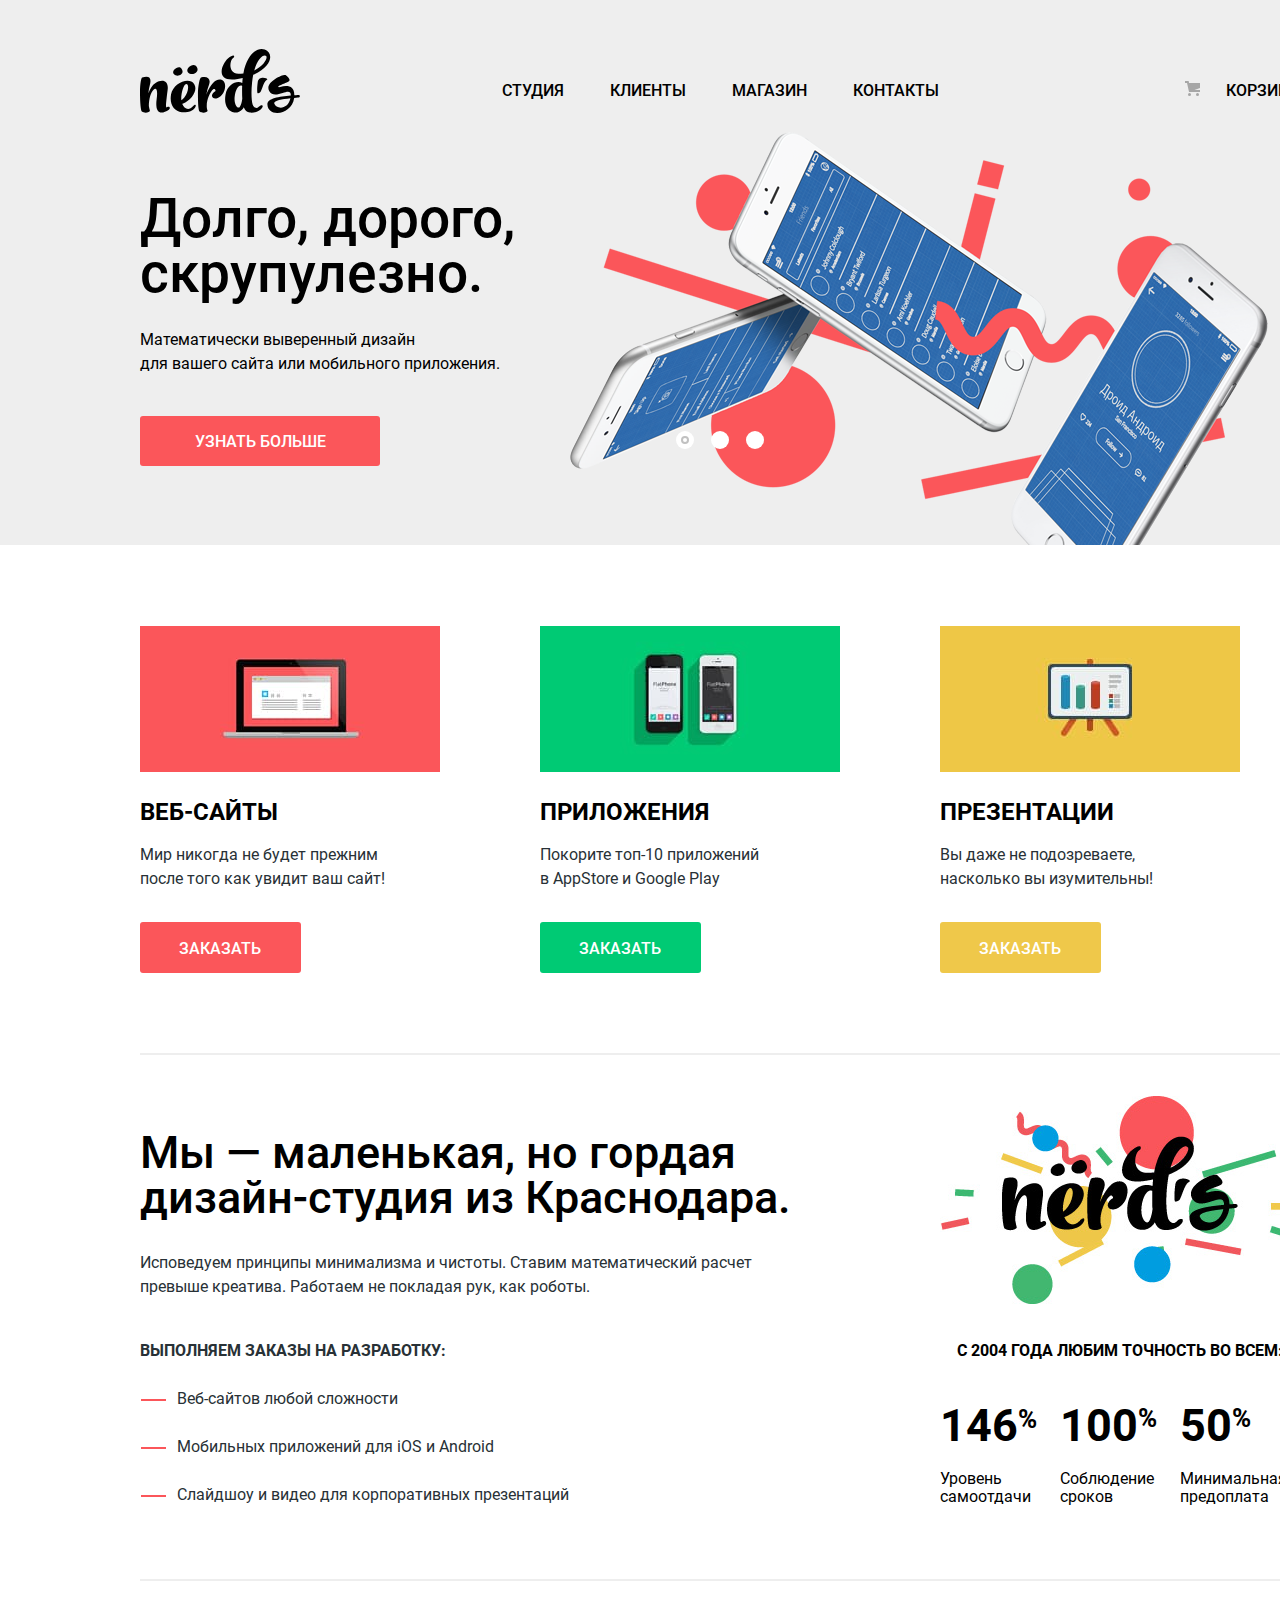
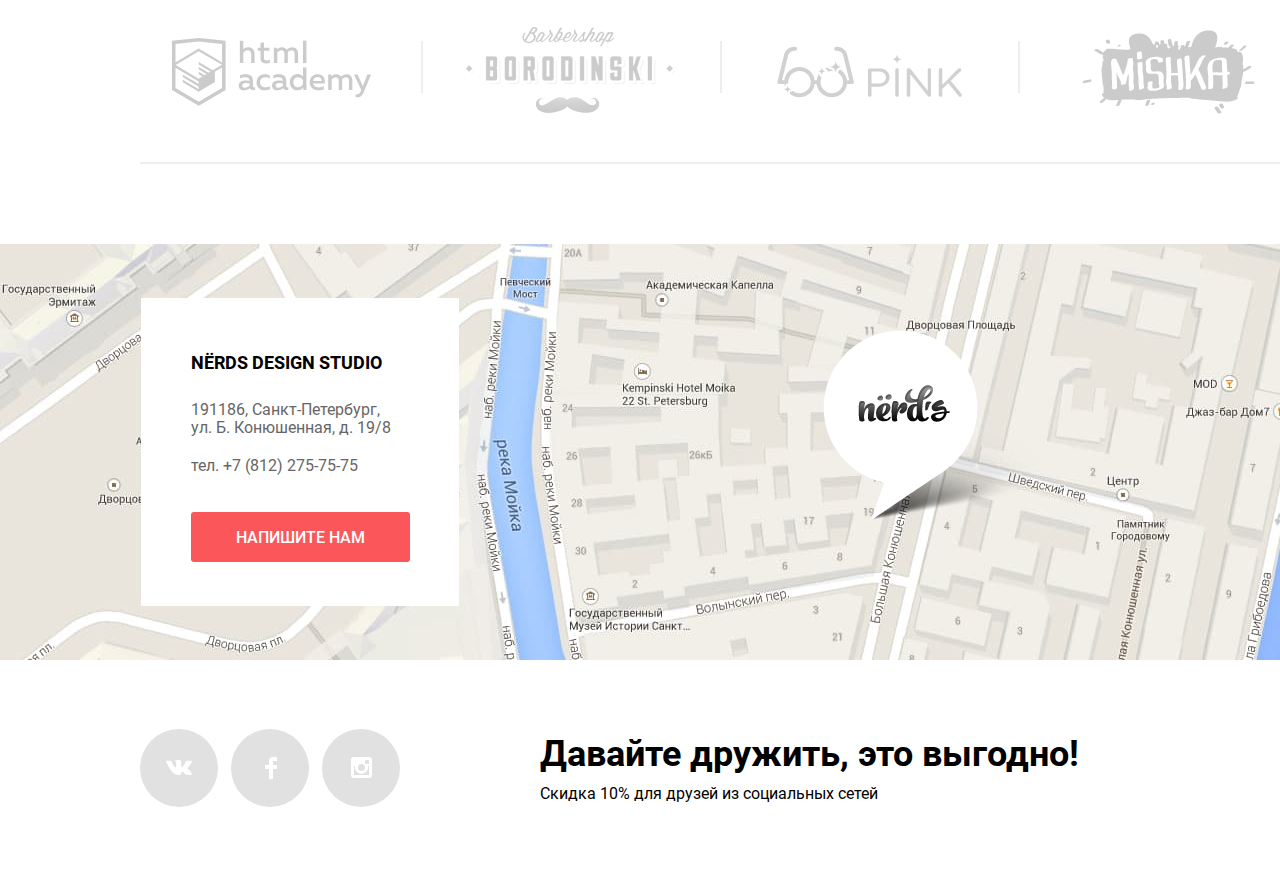
==== commit b3bedd47: "Слайд 2" ====
--- a/index.html
+++ b/index.html
@@ -55,9 +55,9 @@
         </div>
       </div>
       <div class="slider-controls">
-        <button class="current" type="button" aria-label="Показать первый слайд"></button>
-        <button type="button" aria-label="Показать второй слайд"></button>
-        <button type="button" aria-label="Показать третий слайд"></button>
+        <button class="slider-controls-button current" type="button" aria-label="Показать первый слайд"></button>
+        <button class="slider-controls-button" type="button" aria-label="Показать второй слайд"></button>
+        <button class="slider-controls-button" type="button" aria-label="Показать третий слайд"></button>
       </div>
     </section>
     <div class="container">
--- a/css/style.css
+++ b/css/style.css
@@ -259,6 +259,7 @@
 /* slider */
 
 .slider {
+  position: relative;
   min-height: 424px;
   background-color: var(--basic-grey);
 }
@@ -372,7 +373,7 @@
   display: flex;
   justify-content: space-between;
   position: absolute;
-  top: 432px;
+  top: 310px;
   left: 50%;
   width: 88px;
   transform: translate(-50%);
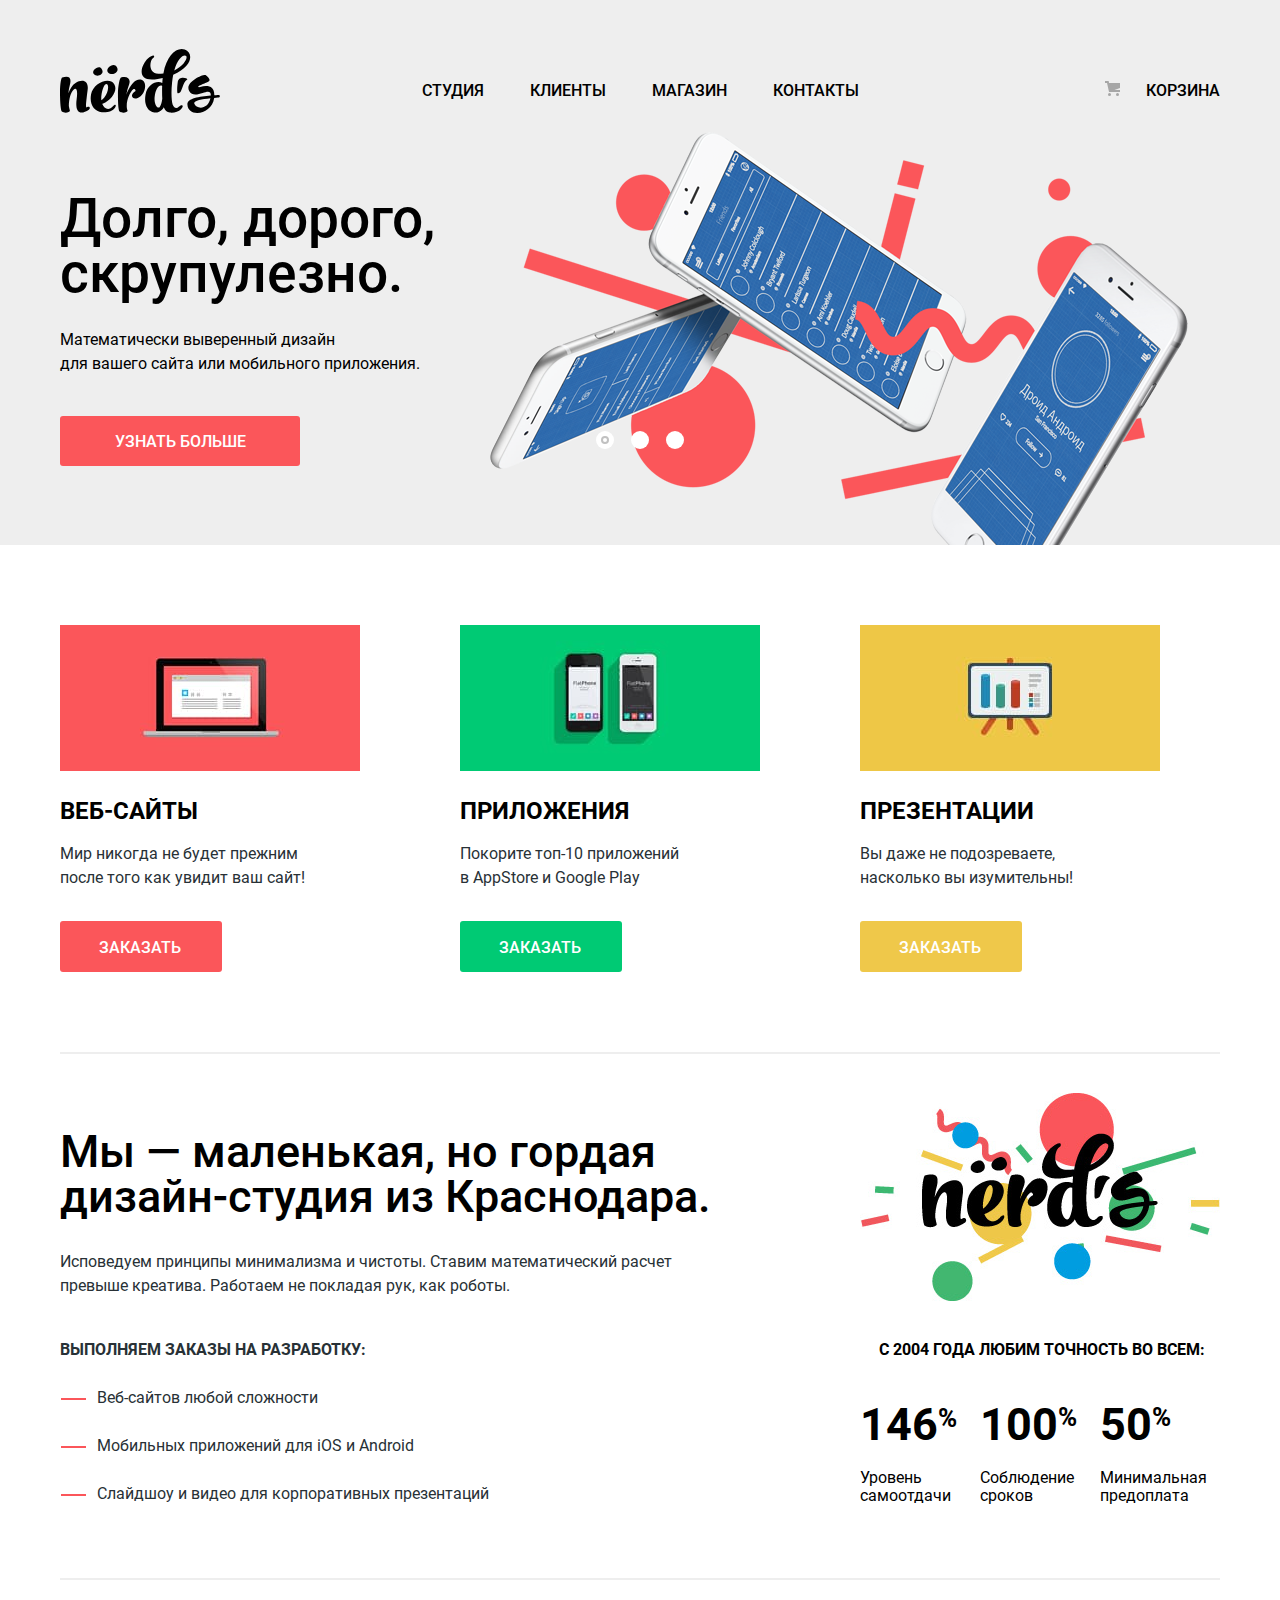
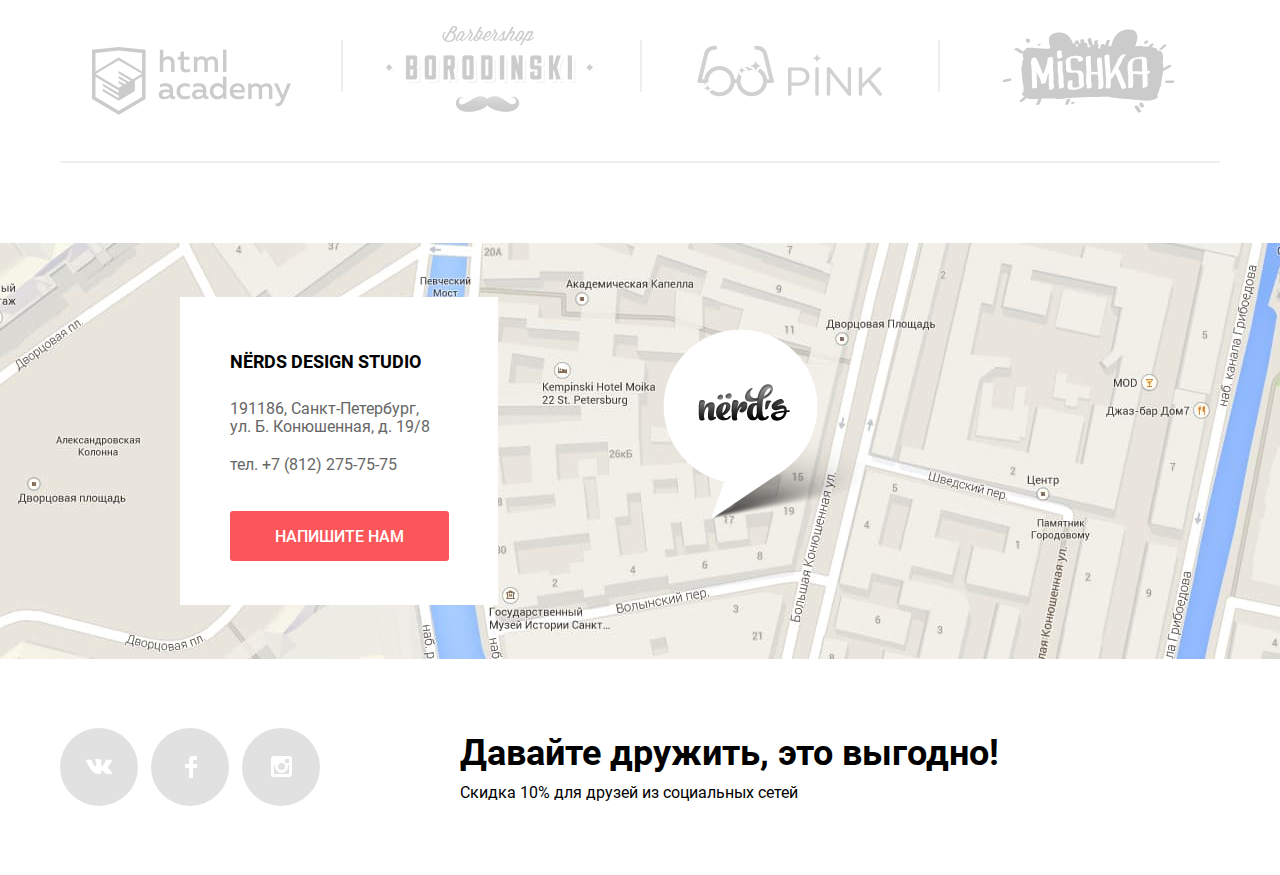
==== commit 59258ad2: "Итог" ====
--- a/index.html
+++ b/index.html
@@ -11,20 +11,16 @@
 <body class="page-body">
   <header class="main-header">
     <nav class="main-navigation">
-      <a class="main-header-logo">
-        <img src="img/nerds-logo.svg" width="160" height="65" alt="Логотип диизайн-студии Нёрдс">
-      </a>
-      <div class="main-header-bar">
-        <div class="main-navigation-wrapper">
-          <ul class="site-navigation">
-            <li><a href="">Студия</a></li>
-            <li><a href="">Клиенты</a></li>
-            <li><a href="catalog.html">Магазин</a></li>
-            <li><a href="">Контакты</a></li>
-          </ul>
-          <div class="user-navigation">
-            <a class="basket" href="">Корзина</a>
-          </div>
+      <img class="header-logo" src="img/nerds-logo.svg" width="160" height="65" alt="Логотип диизайн-студии Нёрдс">
+      <div class="main-navigation-wrapper">
+        <ul class="site-navigation">
+          <li><a href="">Студия</a></li>
+          <li><a href="">Клиенты</a></li>
+          <li><a href="catalog.html">Магазин</a></li>
+          <li><a href="">Контакты</a></li>
+        </ul>
+        <div class="user-navigation">
+          <a class="basket" href="">Корзина</a>
         </div>
       </div>
     </nav>
@@ -33,29 +29,30 @@
     <h1 class="main-title visually-hidden">Nёrd's</h1>
     <h2 class="main-title visually-hidden">Новости</h2>
     <section class="slider">
-      <div class="news-slider news-slide-current ">
-        <div class="news-slider-item news-slider-1">
+      <div class="news-slider">
+        <div class="news-slider-accuracy">
           <h3>Долго, дорого,<br>скрупулезно.</h3>
           <p>Математически выверенный дизайн<br>для вашего сайта или мобильного приложения.</p>
           <a class="news-slider-button button" href="">Узнать больше</a>
         </div>
       </div>
-      <div class="news-slider news-slider1">
-        <div class="news-slider-item news-slider-2">
+      <div class="news-slider news-slider-current">
+        <div class="news-slider-maths">
           <h3>Любим математику<br>как никто другой</h3>
           <p>Никакого креатива, только матемитические формулы<br>для расчета идеальных пропорций</p>
           <a class="news-slider-button button" href="">Узнать больше</a>
         </div>
       </div>
-      <div class="news-slider news-slider1">
-        <div class="news-slider-item news-slider-3">
+      <div class="news-slider news-slider-current">
+        <div class="news-slider-term">
           <h3>Только ночь,<br>только хардкор</h3>
           <p>Работать днем, как все? Мы против этого.<br>Ближе к полуночи работа только начинается.</p>
           <a class="news-slider-button button" href="">Узнать больше</a>
         </div>
       </div>
       <div class="slider-controls">
-        <button class="slider-controls-button current" type="button" aria-label="Показать первый слайд"></button>
+        <button class="slider-controls-button slider-controls-button-current" type="button"
+          aria-label="Показать первый слайд"></button>
         <button class="slider-controls-button" type="button" aria-label="Показать второй слайд"></button>
         <button class="slider-controls-button" type="button" aria-label="Показать третий слайд"></button>
       </div>
@@ -106,7 +103,8 @@
         </section>
         <section class="company-statistics">
           <h2 class="visually-hidden">Статистика</h2>
-          <img class="company-statistics-logo" src="img/nerds-illustration.png" width="360" height="208" alt="Логотип Нёрдс на фоне вспышки из конфети">
+          <img class="company-statistics-logo" src="img/nerds-illustration.png" width="360" height="208"
+            alt="Логотип Нёрдс на фоне вспышки из конфети">
           <p class="company-statistics-title">С 2004 года любим точность во всем:</p>
           <dl class="company-statistics-table">
             <div class="company-statistics-column">
@@ -155,12 +153,12 @@
       </section>
     </div>
   </main>
-  <footer class="page-footer main-footer">
+  <footer>
     <div class="footer-container-contact">
-      <iframe
+      <iframe class="footer-container-map"
         src="https://www.google.com/maps/embed?pb=!1m18!1m12!1m3!1d1998.6037872533277!2d30.320858716096975!3d59.93871648187614!2m3!1f0!2f0!3f0!3m2!1i1024!2i768!4f13.1!3m3!1m2!1s0x4696310fca145cc1%3A0x42b32648d8238007!2z0JHQvtC70YzRiNCw0Y8g0JrQvtC90Y7RiNC10L3QvdCw0Y8g0YPQuy4sIDE5LzgsINCh0LDQvdC60YIt0J_QtdGC0LXRgNCx0YPRgNCzLCAxOTExODY!5e0!3m2!1sru!2sru!4v1603034823112!5m2!1sru!2sru"
-        width="1440" height="416" style="border:0;" allowfullscreen
-        title="Офис компании по адресу ул. Большая Конюшенная 19/8, Санкт-Петербург"></iframe>
+        style="border:0;" allowfullscreen title="Офис компании по адресу ул. Большая Конюшенная 19/8, Санкт-Петербург">
+      </iframe>
       <section class="footer-contacts container">
         <h2 class="visually-hidden">Контактная информация</h2>
         <div class="footer-contacts-window">
--- a/css/style.css
+++ b/css/style.css
@@ -114,10 +114,6 @@
   background-color: var(--basic-grey);
 }
 
-.main-header-bar {
-  background-color: var(--basic-grey);
-}
-
 .main-navigation-wrapper {
   display: flex;
   justify-content: space-between;
@@ -126,6 +122,7 @@
 
 /*main-header-logo*/
 
+.header-logo,
 .main-header-logo {
   display: flex;
   width: 160px;
@@ -248,14 +245,6 @@
   overflow: hidden;
 }
 
-/*container*/
-
-.container {
-  width: 1160px;
-  margin: 0 auto;
-  padding: 0 20px;
-}
-
 /* slider */
 
 .slider {
@@ -274,7 +263,7 @@
   z-index: 1;
 }
 
-.news-slider-1::before {
+.news-slider-accuracy::before {
   content: "";
   position: absolute;
   top: -7px;
@@ -285,10 +274,10 @@
   background-repeat: no-repeat;
 }
 
-.news-slider-2::before {
-  content: "";
-  position: absolute;
-  top: 2px;
+.news-slider-maths::before {
+  content: "";
+  position: absolute;
+  top: -7px;
   right: 24px;
   width: 760px;
   height: 431px;
@@ -296,10 +285,10 @@
   background-repeat: no-repeat;
 }
 
-.news-slider-3::before {
-  content: "";
-  position: absolute;
-  top: 2px;
+.news-slider-term::before {
+  content: "";
+  position: absolute;
+  top: -7px;
   right: 24px;
   width: 760px;
   height: 431px;
@@ -307,7 +296,7 @@
   background-repeat: no-repeat;
 }
 
-.news-slider1 {
+.news-slider-current {
   display: none;
 }
 
@@ -380,7 +369,8 @@
   z-index: 1;
 }
 
-.slider-controls button {
+.slider-controls-button {
+  position: relative;
   width: 18px;
   height: 18px;
   background-color: var(--basic-white);
@@ -388,7 +378,7 @@
   border-radius: 50%;
 }
 
-.slider-controls .current::before {
+ .slider-controls-button-current::before {
   content: "";
   position: absolute;
   top: 5px;
@@ -399,11 +389,19 @@
   background-repeat: no-repeat;
 }
 
+/*container*/
+
+.container {
+  width: 1160px;
+  margin: 0 auto;
+  padding: 0 20px;
+}
+
 /* product */
 
 .product {
   display: grid;
-  margin-top: 72px;
+  margin-top: 71px;
   margin-bottom: 80px;
   border-bottom: 2px solid var(--basic-grey);
 }
@@ -478,7 +476,7 @@
 
 .product-button {
   width: 160px;
-  padding: 17px 40px 15px 39px;
+  padding: 17px 41px 15px 39px;
   font-size: 16px;
   font-weight: 500;
   line-height: 18px;
@@ -486,32 +484,28 @@
   text-transform: uppercase;
   text-decoration: none;
   color: var(--basic-white);
+  border: none;
+  border-radius: 3px;
 }
 
 .product-button-site {
   background-color: var(--basic-light-red);
-  border-radius: 3px;
-  border: none;
 }
 
 .product-button-site:hover,
 .product-button-site:focus {
   background-color: var(--basic-red);
-  border: none;
 }
 
 .product-button-site:active {
   color: var(--basic-opacity-white);
   background-color: var(--basic-dark-red);
   box-shadow: inset 0px 3px 0px var(--basiс-shadow-grey);
-  border: none;
 }
 
 .product-button-apps {
   background-color: var(--basic-light-green);
-  border-radius: 3px;
-  border: none;
-}
+  }
 
 .product-button-apps:hover,
 .product-button-apps:focus {
@@ -522,26 +516,21 @@
   color: var(--basic-opacity-white);
   background-color: var(--basic-dark-green);
   box-shadow: inset 0px 3px 0px var(--basiс-shadow-grey);
-  border: none;
 }
 
 .product-button-presentation {
   background-color: var(--basic-light-yellow);
-  border-radius: 3px;
-  border: none;
 }
 
 .product-button-presentation:hover,
 .product-button-presentation:focus {
   background-color: var(--basic-yellow);
-  border: none;
 }
 
 .product-button-presentation:active {
   color: var(--basic-opacity-white);
   background-color: var(--basic-dark-yellow);
   box-shadow: inset 0px 3px 0px var(--basiс-shadow-grey);
-  border: none;
 }
 
 /* company */
@@ -605,15 +594,13 @@
 }
 
 .company-statistics-logo {
-  margin-top: -39px;
-  margin-bottom: 38px;
+  margin: -41px 0 38px;
   width: 360px;
   height: 208px;
 }
 
 .company-statistics-title {
-  margin: 0;
-  margin-bottom: 18px;
+  margin: 2px 0 18px 3px;
   padding: 0;
   font-weight: 700;
   text-transform: uppercase;
@@ -642,8 +629,7 @@
 }
 
 .company-statistics-percent {
-  margin: 0;
-  margin-bottom: 12px;
+  margin: 0 0 12px;
   max-width: 110px;
   font-size: 45px;
   font-weight: 700;
@@ -715,6 +701,7 @@
 }
 
 .projects-logo-htmlacademy {
+  position: relative;
   top: 10px;
 }
 
@@ -1324,15 +1311,20 @@
 
 .footer-container-contact {
   position: relative;
-  width: 1440px;
+  width: 100%;
   height: 416px;
   margin: 80px auto 0;
   background-image: url("../img/map.jpg");
+  background-position: center;
   background-repeat: no-repeat;
 }
 
-.footer-container-contact iframe {
-  position: relative;
+.footer-container-map {
+  position: absolute;
+  width: 100%;
+  height: 100%;
+  margin: 0;
+  padding: 0;
 }
 
 .footer-container-contact::before {
@@ -1354,7 +1346,7 @@
   margin: 0 auto;
   padding: 0 20px;
   top: 54px;
-  left: 121px;
+  left: 160px;
 }
 
 .footer-contacts-window {
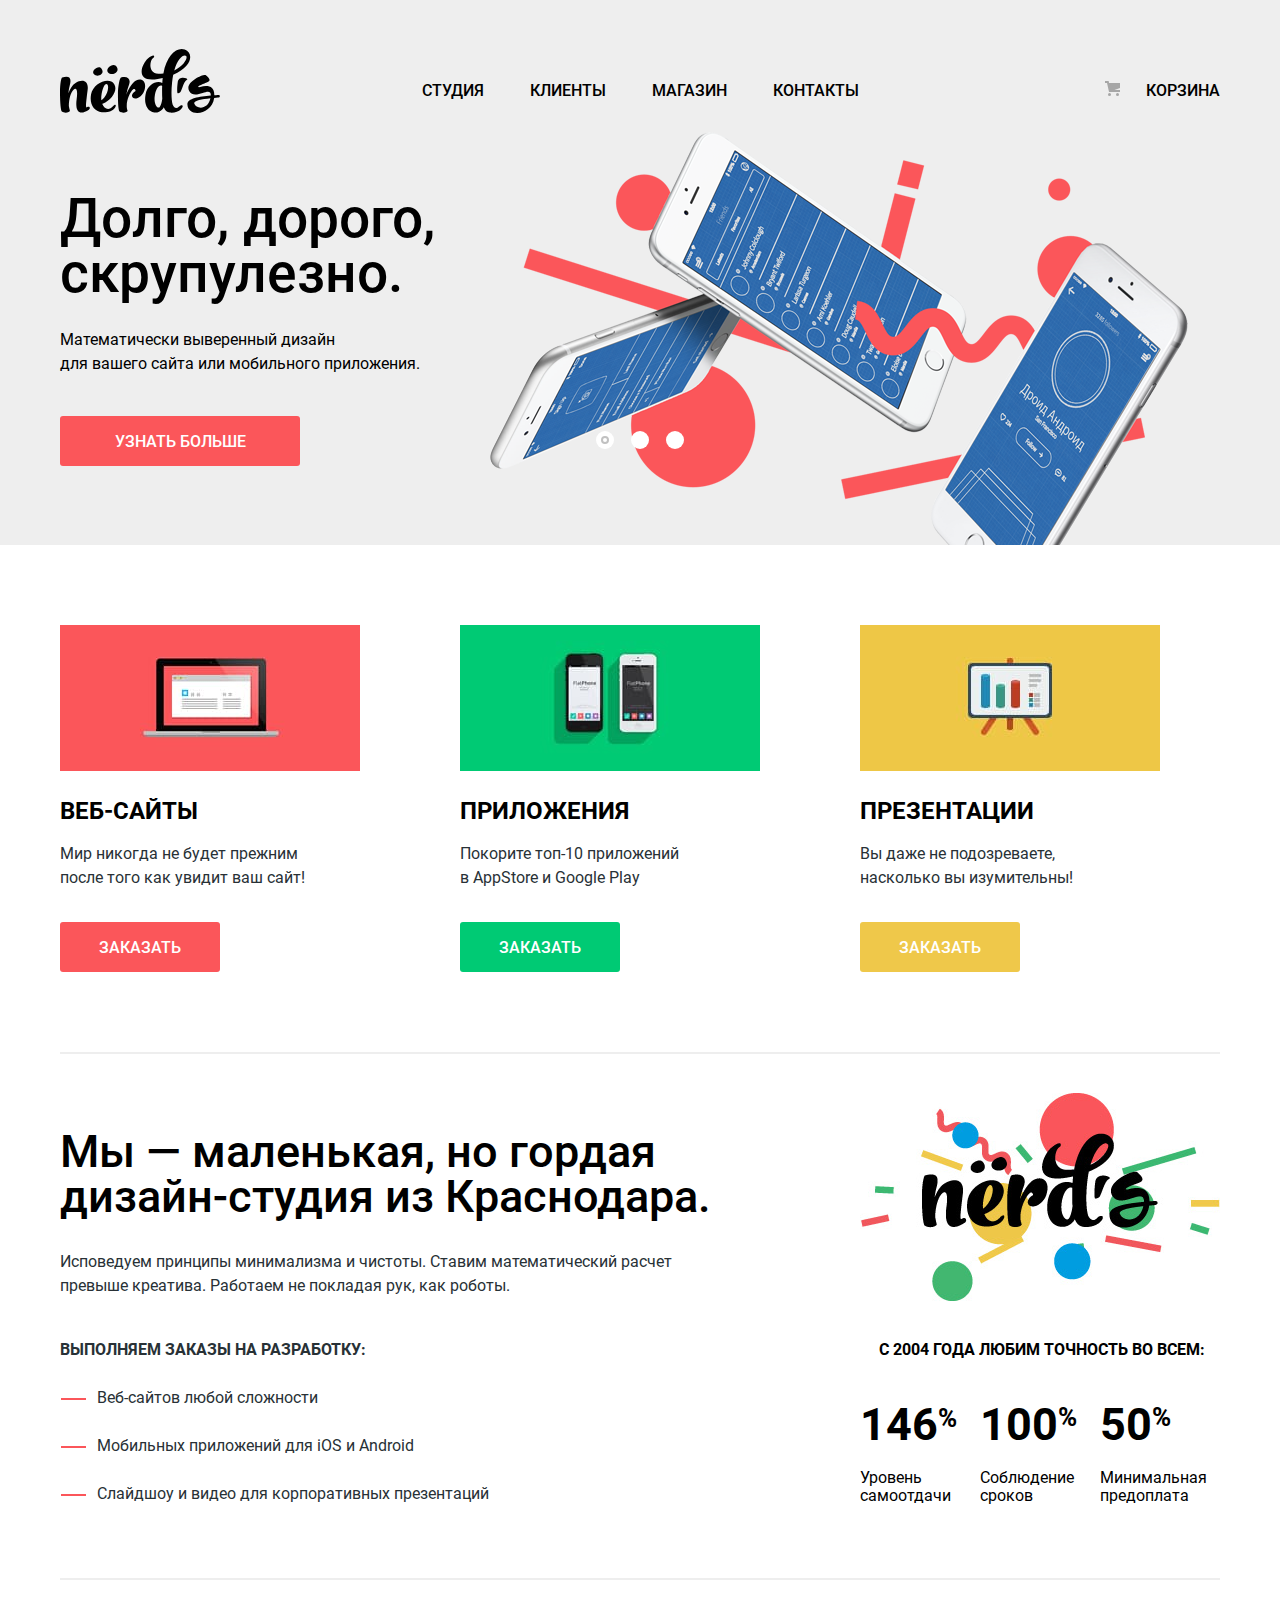
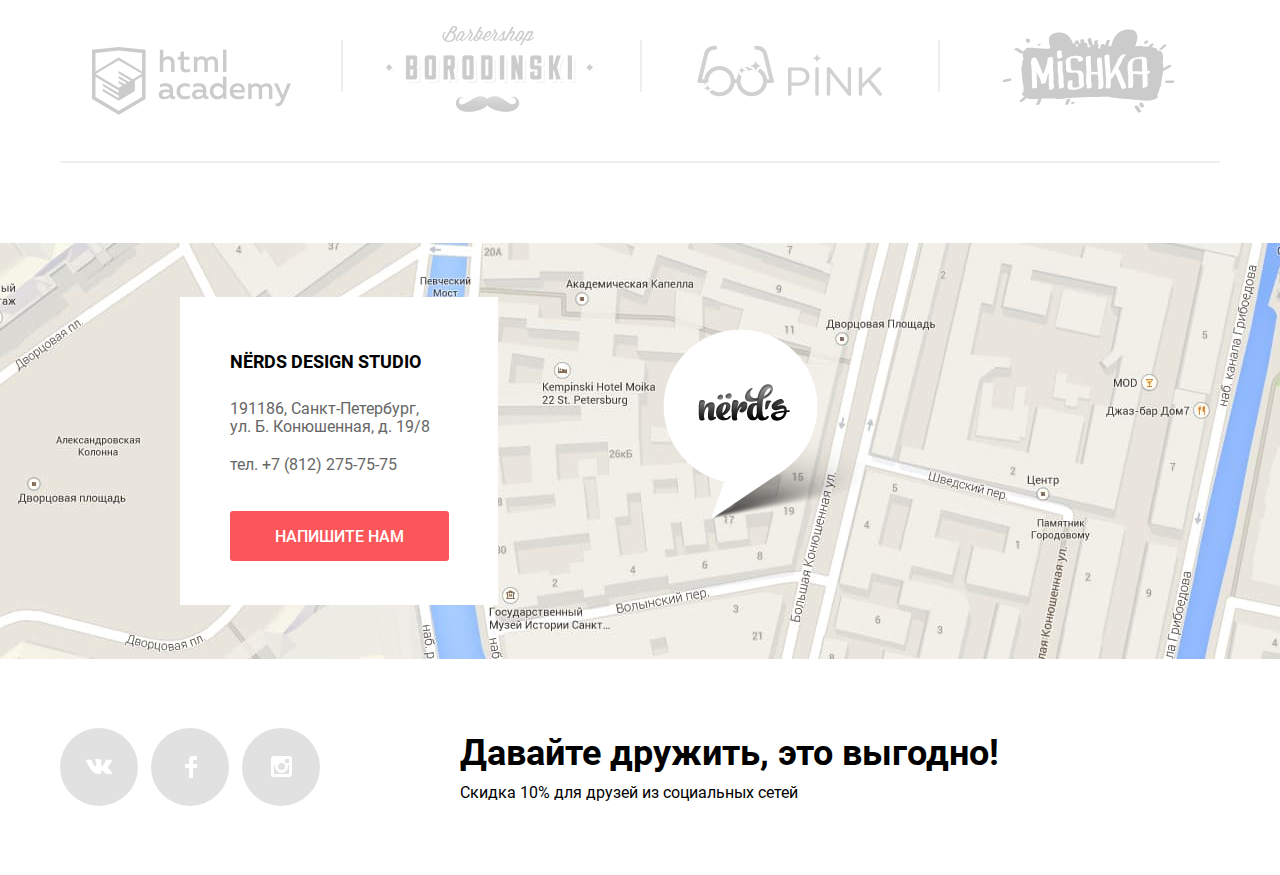
==== commit 9ddd356d: "Минификация" ====
--- a/index.html
+++ b/index.html
@@ -5,7 +5,7 @@
   <meta charset="utf-8">
   <title>HTML Academy: Нёрдс</title>
   <link rel="stylesheet" href="css/normalize.css">
-  <link rel="stylesheet" href="css/style.css">
+  <link rel="stylesheet" href="css/style.min.css">
 </head>
 
 <body class="page-body">
@@ -212,7 +212,7 @@
     </form>
     <button class="modal-close" type="button" aria-label="Закрыть"></button>
   </section>
-  <script src="js/script.js"></script>
+  <script src="js/script.min.js"></script>
 </body>
 
 </html>
--- a/css/style.min.css
+++ b/css/style.min.css
@@ -0,0 +1 @@
+@-webkit-keyframes bounce{0%{top:10%;transform:translateY(-25%);opacity:0}to{top:11%;transform:translate(-50%);opacity:1}}@keyframes bounce{0%{top:10%;transform:translateY(-25%);opacity:0}to{top:11%;transform:translate(-50%);opacity:1}}@-webkit-keyframes shake{0%,to{left:20%;top:10%;transform:translate(0,0)}10%,30%,50%,70%,90%{left:20%;top:10%;transform:translate(-10px,0)}20%,40%,60%,80%{left:20%;top:10%;transform:translate(10px,0)}}@keyframes shake{0%,to{left:20%;top:10%;transform:translate(0,0)}10%,30%,50%,70%,90%{left:20%;top:10%;transform:translate(-10px,0)}20%,40%,60%,80%{left:20%;top:10%;transform:translate(10px,0)}}:root{--basic-dark-black: #000000;--basic-black: #283136;--basic-light-grey: #666666;--basic-grey: #eeeeee;--basic-darker-grey: #444444;--basic-dark-grey: #888888;--basic-light-red: #fb565a;--basic-red: #e74246;--basic-dark-red: #d7373b;--basic-light-green: #00ca74;--basic-green: #00bc6c;--basic-dark-green: #00aa62;--basic-light-yellow: #efc84a;--basic-yellow: #eab534;--basic-dark-yellow: #e5a722;--basic-white: #ffffff;--basic-opacity-white: rgb(255, 255, 255, 0.3);--basic-lighter-grey: #dfdfdf;--basic-grey-grey: #d5d5d5;--basic-clear-white: rgba(0, 0, 0, 0.0001);--basic-opacity-black-30: rgb(0, 0, 0, 0.3);--basic-grey-social: #e1e1e1;--basic-grey-slider: #c1c1c1;--basiс-grey-filter: #d7dcdf;--basiс-grey-button: #ababab;--basiс-shadow-grey: rgba(0, 1, 1, 0.1);--basiс-shadow-black: rgba(0, 0, 0, 0.15);--basiс-button-border: #dbdbdb;--basiс-shadow-grey-40: rgba(0, 0, 0, 0.4);--basiс-opacity-black-50: rgb(68, 68, 68, 0.5);--basiс-grey-border: #d7dcde;--basiс-dark-grey-border: #b4b9bb;--basiс-dark-for-form: #4d4d4d;--basic-black-opacity-60: rgb(0, 0, 0, 0.6);--basic-grey-opacity-30: rgb(166, 166, 166, 0.3);--basic-grey-opacity-60: rgb(166, 166, 166, 0.6);--basic-black-for-button: #231f20}@font-face{font-family:"Roboto";font-style:normal;font-weight:400;src:local("Roboto"),local("Roboto Regular"),local("Roboto-Regular"),url(../fonts/roboto.woff2) format("woff2"),url(../fonts/roboto.woff) format("woff");font-display:swap}@font-face{font-family:"Roboto";font-style:normal;font-weight:500;src:local("Roboto Medium"),local("Roboto-Medium"),url(../fonts/robotomedium.woff2) format("woff2"),url(../fonts/robotomedium.woff) format("woff");font-display:swap}@font-face{font-family:"Roboto";font-style:normal;font-weight:700;src:local("Roboto Bold"),local("Roboto-Bold"),url(../fonts/robotobold.woff2) format("woff2"),url(../fonts/robotobold.woff) format("woff");font-display:swap}body{min-width:1160px;margin:0;padding:0;font-family:"Roboto","Arial",sans-serif}.page{height:100%}.page-body{display:grid;grid-template-rows:-webkit-min-content 1fr -webkit-min-content;grid-template-rows:min-content 1fr min-content;align-content:start}.main-header,.main-navigation{background-color:var(--basic-grey)}.main-navigation{display:flex;align-items:center;width:1160px;margin:48px auto 8px;padding:0 20px;font-size:16px;font-weight:500;line-height:30px;color:var(--basic-dark-black);text-transform:uppercase}.main-navigation-wrapper{display:flex;justify-content:space-between;margin-left:197px}.header-logo,.main-header-logo{display:flex;width:160px;height:65px;margin-right:5px;opacity:1}.main-header-logo:focus,.main-header-logo:hover{opacity:1}.footer-social-link:active::before,.main-header-logo:active{opacity:.3}.site-navigation{display:flex;flex-wrap:wrap;justify-content:space-between;align-items:center;width:437px;margin:23px 0 0;padding:0 45px 0 0;list-style:none}.site-navigation li:nth-child(4n){padding-right:0}.site-navigation a,.user-navigation a{display:block;padding-bottom:2px;color:var(--basic-dark-black);text-decoration:none}.basket:hover,.site-navigation a:hover{color:var(--basic-light-red)}.basket:focus,.site-navigation a:focus{color:var(--basic-opacity-black-30)}.site-navigation-current{position:relative}.site-navigation-current a:not([href]){background-color:var(--basic-dark-black)}.site-navigation-current::after{content:"";position:absolute;bottom:-11px;width:74px;height:2px;background-color:var(--basic-light-red)}.site-navigation-current a,.site-navigation-current a:active,.site-navigation-current a:focus,.site-navigation-current a:hover{color:var(--basic-dark-black)}.basket{display:flex;justify-content:flex-end;position:relative;max-width:115px;margin-left:242px;margin-top:23px;text-align:right;list-style:none}.basket::before{content:"";position:absolute;top:5px;left:-41px;width:15px;height:15px;background-image:url(../img/cart-icon.svg);background-repeat:repeat;background-position:0 0}.visually-hidden{position:absolute;width:1px;height:1px;margin:-1px;border:0;padding:0;white-space:nowrap;-webkit-clip-path:inset(100%);clip-path:inset(100%);clip:rect(0 0 0 0);overflow:hidden}.slider{position:relative;height:424px;background-color:var(--basic-grey)}.news-slider,.news-slider h3,.news-slider p{display:flex;flex-wrap:wrap;position:relative}.news-slider{width:1160px;margin:0 auto;padding:70px 20px 80px;z-index:1}.news-slider-accuracy::before,.news-slider-maths::before,.news-slider-term::before{content:"";position:absolute;top:-7px;right:24px;width:760px;height:431px;background-image:url(../img/nerds-index-slide1.png);background-repeat:no-repeat}.news-slider-maths::before,.news-slider-term::before{background-image:url(../img/nerds-index-slide2.png)}.news-slider-term::before{background-image:url(../img/nerds-index-slide3.png)}.news-slider-current{display:none}.news-slider h3,.news-slider p{width:538px}.news-slider h3{margin:0 auto;padding:0;font-size:55px;font-weight:500;line-height:55px;color:var(--basic-dark-black)}.news-slider p{margin-top:27px;margin-bottom:40px;font-size:16px;font-weight:400;line-height:24px}.button{display:block;font-size:16px;font-weight:500;line-height:18px;text-align:center;text-decoration:none;text-transform:uppercase;color:var(--basic-white);background-color:var(--basic-light-red);border-radius:3px;border:0}.button:focus,.button:hover{background-color:var(--basic-red);border:0}.button:active{color:var(--basic-opacity-white);background-color:var(--basic-dark-red);border:0}.news-slider-button{width:240px;padding-top:17px;padding-bottom:15px}.slider-controls{display:flex;justify-content:space-between;position:absolute;top:310px;left:50%;width:88px;transform:translate(-50%);z-index:1}.slider-controls-button{position:relative;width:18px;height:18px;background-color:var(--basic-white);border:0;border-radius:50%}.slider-controls-button-current::before{content:"";position:absolute;top:5px;left:5px;width:8px;height:8px;background-image:url(../img/ellipse-slide.svg);background-repeat:no-repeat}.container{width:1160px;margin:0 auto;padding:0 20px}.product{display:grid;margin-top:71px;padding-bottom:80px;border-bottom:2px solid var(--basic-grey)}.product-list{display:grid;grid-template-columns:1fr 1fr 1fr;margin:0;padding:0;list-style:none}.product-item{display:flex;flex-wrap:wrap;position:relative;width:300px;height:100%;padding-right:100px;font-size:16px;line-height:24px;color:var(--basic-black)}.product-item:last-child{padding-right:0}.product-item p{margin-bottom:32px}.product-item-apps::before,.product-item-presentation::before,.product-item-site::before{content:"";position:absolute;top:9px;width:300px;height:146px;background-image:url(../img/product-site.jpg);background-repeat:no-repeat;background-position:0 0}.product-item-apps::before,.product-item-presentation::before{background-image:url(../img/product-apps.jpg)}.product-item-presentation::before{background-image:url(../img/product-presentation.jpg)}.product-title{position:relative;margin-bottom:16px;margin-top:180px;font-size:24px;font-weight:700;line-height:30px;text-transform:uppercase;color:var(--basic-dark-black)}.product-button{display:block;width:160px;padding-top:17px;padding-bottom:15px;font-size:16px;font-weight:500;line-height:18px;text-align:center;text-transform:uppercase;text-decoration:none;color:var(--basic-white);border:0;border-radius:3px}.product-button-site{background-color:var(--basic-light-red)}.product-button-site:focus,.product-button-site:hover{background-color:var(--basic-red)}.product-button-site:active{color:var(--basic-opacity-white);background-color:var(--basic-dark-red);box-shadow:inset 0 3px 0 var(--basiс-shadow-grey)}.product-button-apps{background-color:var(--basic-light-green)}.product-button-apps:focus,.product-button-apps:hover{background-color:var(--basic-green)}.product-button-apps:active{color:var(--basic-opacity-white);background-color:var(--basic-dark-green);box-shadow:inset 0 3px 0 var(--basiс-shadow-grey)}.product-button-presentation{background-color:var(--basic-light-yellow)}.product-button-presentation:focus,.product-button-presentation:hover{background-color:var(--basic-yellow)}.product-button-presentation:active{color:var(--basic-opacity-white);background-color:var(--basic-dark-yellow);box-shadow:inset 0 3px 0 var(--basiс-shadow-grey)}.company{display:grid;grid-template-columns:1fr -webkit-min-content;grid-template-columns:1fr min-content;margin-bottom:7px}.company-description{margin-top:80px;font-size:16px;line-height:24px;color:var(--basic-black)}.company-title{margin-top:-5px;margin-bottom:31px;padding:0;font-size:45px;font-weight:500;line-height:45px;color:var(--basic-dark-black)}.company-product{margin-top:40px;font-weight:700;text-transform:uppercase;color:var(--basic-black)}.company-product-list{list-style:none}.company-product-item{position:relative;margin-top:24px;margin-left:-3px}.company-product-item::before{content:"";position:absolute;top:12px;left:-36px;width:25px;border-top:2px solid var(--basic-light-red);background-repeat:no-repeat;background-position:0 0}.company-statistics{display:grid;width:360px;margin-bottom:39px}.company-statistics-logo{margin-top:39px;margin-bottom:38px;width:360px;height:208px}.company-statistics-title{margin:2px 0 18px 3px;padding:0;font-weight:700;text-transform:uppercase;text-align:center}.company-statistics-table{display:grid;grid-template-columns:1fr 1fr 1fr;row-gap:23px}.company-statistics-column{display:grid;box-sizing:border-box;max-width:120px;padding-right:10px}.company-statistics-property{order:1;padding-bottom:11px;max-width:110px;line-height:18px;color:var(--basic-black-light)}.company-statistics-percent{margin:0 0 12px;max-width:110px;font-size:45px;font-weight:700;line-height:64px}.company-statistics-percentage{position:relative;bottom:14px;font-size:26px;line-height:40px}.projects{margin-bottom:80px;padding-top:46px;padding-bottom:40px;border-top:2px solid var(--basic-grey);border-bottom:2px solid var(--basic-grey)}.projects-list{display:grid;grid-template-columns:1fr 1fr 1fr 1fr;margin:0;padding:0;gap:35px;list-style:none}.projects-item{position:relative;display:grid;justify-content:center;align-items:center;width:100%;height:100%}.projects-item:not(:last-child):not(:nth-child(4n))::before{content:"";position:absolute;top:40px;right:-19px;width:2px;height:52px;transform:translateY(-50%);background-color:var(--basic-grey)}.projects-link{display:block;position:relative;opacity:.2}.catalog-item:focus .catalog-image::before,.catalog-item:hover .catalog-image::before,.projects-link:focus,.projects-link:hover{opacity:1}.projects-link:active{opacity:.1}.projects-logo-htmlacademy{position:relative;top:10px}.catalog-container{display:grid;grid-template-columns:1fr 2fr;grid-template-rows:-webkit-min-content 1fr;grid-template-rows:min-content 1fr;align-content:start;width:1160px;height:100%;margin:0 auto;padding:0 20px}.page-title,.page-title-design{background-color:var(--basic-grey)}.page-title{margin:0 auto;padding-top:72px;padding-bottom:108px;font-size:55px;font-weight:500;line-height:55px;color:var(--basic-dark-black);text-align:center}.filters{margin-top:55px;margin-right:35px}.filters-catalog{display:flex;width:260px}.filters fieldset{padding:0;margin:0 0 28px;border:0}.filters fieldset:first-child{margin-bottom:55px}.filter-item{margin-top:53px;padding:0;border:0}.filters legend{font-size:18px;font-weight:700;line-height:30px;text-transform:uppercase}.filters ul{padding:0;margin:0;list-style:none;line-height:19px}.filter-option{display:block;padding-left:36px}.filter-input{font-size:16px;line-height:20px;color:var(--basic-black)}.filter-advantage label,.filter-option label{display:block;position:relative;margin-top:17px;margin-bottom:20px}.filter-advantage label{margin-top:16px;padding-bottom:6px;margin-bottom:16px}.filter-input-radio{margin-top:-9px}.range-filter{width:260px;margin-top:49px}.range-controls{position:relative;height:41px;margin-bottom:10px;padding-top:38px;padding-right:22px;padding-left:22px;background-color:var(--basic-grey);border-radius:3px}.range-controls .scale{height:2px;background:var(--basiс-grey-filter)}.range-controls .bar{width:70%;height:2px;background-color:var(--basic-light-green)}.range-controls .toggle{position:absolute;top:29px;left:0;width:4px;height:4px;padding:0;border:8px solid var(--basic-white);background-color:var(--basiс-grey-button);border-radius:50%;box-shadow:0 2px 1px var(--basiс-shadow-black)}.range-controls .toggle-min{left:17px}.range-controls .toggle-max{left:159px}.price-controls{display:flex;justify-content:space-between;font-size:16px;line-height:22px;color:var(--basic-black);text-transform:uppercase}.price-controls input{width:80px;height:38px;border:0;border-radius:3px;background:var(--basic-grey)}.max-price input,.min-price input{height:38px;margin-top:2px;text-align:center}.min-price input{width:70px;margin-left:10px;padding-left:4px}.max-price input{width:79px;margin-left:5px}.filter-input-radio+label::before{content:"";box-sizing:border-box;position:absolute;top:-4px;left:-35px;width:25px;height:25px;border:4px solid var(--basiс-dark-for-form);opacity:.4;border-radius:50%}.filter-input-radio:checked+label::after{content:"";position:absolute;top:4px;left:-27px;width:9px;height:9px;background-color:var(--basiс-dark-for-form);opacity:.4;border-radius:50%}.filter-input-checkbox+label::before{content:"";position:absolute;top:-4px;left:-36px;width:23px;height:23px;background-image:url(../img/checkbox-off.svg);background-repeat:no-repeat;opacity:.4}.filter-input-checkbox:checked+label::after,.filter-input-checkbox:checked+label::before{content:"";position:absolute;top:-4px;left:-36px;width:25px;height:23px;background-image:url(../img/checkbox-on.svg);background-repeat:no-repeat;border:0;opacity:.4}.filter-input:checked:hover+label::after,.filter-input:hover+label::before{opacity:1}.filter-input:checked:disabled+label,.filter-input:disabled+label,.filter-input:disabled:hover+label{opacity:.3;pointer-events:none}.filter-input:focus+label::before{outline:5px auto;outline-color:inherit}.filter-button{margin-top:15px;width:260px;height:50px;color:var(--basic-dark-black);background-color:var(--basic-grey);border-radius:3px}.filter-button:focus,.filter-button:hover,.pagination-item a:focus,.pagination-item a:hover{background-color:var(--basic-lighter-grey)}.filter-button:active,.pagination-item a:active{color:var(--basic-opacity-black-30);background-color:var(--basic-grey-grey);box-shadow:inset 0 3px 0 var(--basiс-shadow-grey)}.sort{display:grid;grid-row:1;grid-column:2/4;height:50px;padding-top:55px;padding-left:15px;padding-bottom:45px}.catalog-sort{display:grid;grid-template-columns:-webkit-min-content 1fr -webkit-max-content 40px;grid-template-columns:min-content 1fr max-content 40px;text-transform:uppercase;background-color:var(--basic-white)}.sort-title{grid-column:1;margin:0;padding:0;font-weight:700;font-size:18px;line-height:30px}.sort-type{display:flex;flex-wrap:wrap;min-width:320px;max-width:530px;margin:0 0 0 266px;padding:5px 0 0;list-style:none}.sort-type-item:not(:last-child){margin-right:27px}.sort-type-link{font-size:14px;line-height:18px;color:var(--basic-opacity-black-30);text-decoration:none}.sort-type-link:focus,.sort-type-link:hover{color:var(--basic-black-opacity-60)}.sort-type-link-current,.sort-type-link:active{color:inherit}.sort-type-link-current:focus,.sort-type-link-current:hover{color:inherit}.sort-direction{margin:0;padding:0;width:48px;list-style:none}.sort-direction,.sort-direction-item{position:relative;display:block}.sort-direction-link-down,.sort-direction-link-up{position:absolute;top:3px}.sort-direction-link-up{right:8px}.sort-direction-link-down path,.sort-direction-link-up path{fill:var(--basic-grey-opacity-30)}.sort-direction-link-down:focus path,.sort-direction-link-down:hover path,.sort-direction-link-up:focus path,.sort-direction-link-up:hover path{fill:var(--basic-grey-opacity-60)}.sort-direction-link-current path,.sort-direction-link-down:active path,.sort-direction-link-up:active path{fill:var(--basic-black-for-button)}.catalog{grid-row:1;grid-column:2/4;margin-top:159px;margin-left:-25px}.catalog-list{display:grid;grid-template-columns:1fr 1fr;gap:43px;list-style:none;margin-bottom:25px}.catalog-item{position:relative;margin-bottom:26px;font-size:16px;line-height:18px}.catalog-image{-o-object-fit:contain;object-fit:contain;background-color:var(--basic-grey)}.catalog-image::before{content:"";position:absolute;top:-40px;width:360px;height:40px;background-image:url(../img/browser.svg);background-repeat:no-repeat;opacity:.12}.catalog-item:focus .catalog-product,.catalog-item:hover .catalog-product{visibility:visible}.catalog-product{display:flex;flex-direction:column;bottom:3px;left:-2px;width:361px;max-height:578px;min-height:231px;position:absolute;color:var(--basic-light-grey);background-color:var(--basic-grey);text-align:center;visibility:collapse;border-radius:3px}.catalog-product-position{height:100%}.catalog-product h3{margin-top:26px;font-size:18px;font-weight:700;line-height:30px;color:var(--basic-dark-black);text-transform:uppercase}.catalog-product-title{color:var(--basic-dark-black);text-decoration:none}.catalog-product-title:focus,.catalog-product-title:hover{color:var(--basic-light-red)}.catalog-product-title:active{color:var(--basic-opacity-black-30)}.catalog-product-direction{max-height:400px;min-height:37px;margin-top:-5px;margin-bottom:33px;overflow:auto}.catalog-button{width:200px;height:50px;padding-top:7px;padding-left:0;margin-bottom:44px;font-size:16px;font-weight:500;line-height:18px;color:var(--basic-white);text-transform:uppercase;background-color:var(--basic-light-red);border:0;border-radius:3px}.catalog-button:focus,.catalog-button:hover{background-color:var(--basic-red);border:0}.catalog-button:active{background-color:var(--basic-dark-red);box-shadow:inset 0 3px 0 var(--basiс-shadow-grey)}.pagination{display:flex;flex-wrap:wrap;margin-bottom:60px}.pagination-list{display:flex;flex-wrap:wrap;margin:0;padding:0;list-style:none}.pagination-item{display:flex;align-items:center;margin-right:11px;font-size:16px;font-weight:500;line-height:18px;color:var(--basic-dark-black);text-align:center}.pagination-item a{display:block;position:relative;left:39px;padding:17px 20px 15px;text-decoration:none;color:var(--basic-dark-black);background-color:var(--basic-grey);border-radius:3px}.pagination-item-current a,.pagination-item-current a:active,.pagination-item-current a:focus,.pagination-item-current a:hover{padding:14px 17px 12px;color:var(--basic-dark-black);background-color:var(--basic-clear-white);border:3px solid var(--basiс-button-border);border-radius:3px}.pagination-button{display:flex;align-items:center;flex-wrap:wrap;margin-left:41px;padding-right:77px;padding-left:78px;font-size:16px;font-weight:500;line-height:18px;text-align:center;text-transform:uppercase;text-decoration:none;color:inherit;background-color:var(--basic-grey);background-position:50% 50%;border:0;border-radius:3px}.pagination-button:focus,.pagination-button:hover{background-color:var(--basic-lighter-grey)}.pagination-button:active{color:var(--basic-opacity-black-30);background-color:var(--basic-grey-grey);box-shadow:inset 0 3px 0 var(--basiс-shadow-grey)}.footer-container-contact{position:relative;width:100%;height:416px;margin:0 auto;background-image:url(../img/map.jpg);background-position:center;background-repeat:no-repeat}.footer-container-map{position:absolute;width:100%;height:100%;margin:0;padding:0}.footer-container-contact::before{content:"";position:absolute;top:86px;right:386px;width:231px;height:190px;background-image:url(../img/map-marker.png);background-repeat:no-repeat}.footer-contacts{display:block;position:absolute;width:319px;margin:0 auto;padding:0 20px;top:54px;left:160px}.footer-contacts-window{display:flex;flex-direction:column;padding-left:50px;width:268px;height:308px;font-size:16px;line-height:18px;color:var(--basic-light-grey);background-color:var(--basic-white)}.footer-contacts-window h3{margin-top:50px;margin-bottom:7px;padding:0;font-size:18px;font-weight:700;line-height:30px;text-transform:uppercase;color:var(--basic-dark-black);background-color:var(--basic-white)}.contact{width:210px;margin-top:4px;margin-bottom:37px;color:var(--basic-light-grey);text-decoration:none}.contact-button{width:219px;height:50px;margin-bottom:47px;padding-top:17px;padding-bottom:15px}.footer-social{display:grid;grid-template-columns:260px 1fr;-moz-column-gap:140px;column-gap:140px;padding-top:69px;padding-bottom:69px}.footer-social-list{display:flex;flex-wrap:wrap;justify-content:center;margin:0;padding:0;list-style:none}.footer-social-item{position:relative}.footer-social-item:not(:nth-child(3n-2)){margin-left:13px}.footer-social-item:nth-child(n+4){margin-top:13px}.footer-social-link{display:block;width:78px;height:78px;border-radius:50%;background-color:var(--basic-grey-social)}.footer-social-link::before{content:"";position:absolute;left:0;top:0;width:78px;height:78px;background-image:url(../img/vk-icon.svg);background-repeat:no-repeat;background-position:50% 50%;pointer-events:none}.footer-social-link:focus,.footer-social-link:hover{background-color:var(--basic-red)}.footer-social-link:active{background-color:var(--basic-dark-red);box-shadow:inset 0 3px 0 var(--basiс-shadow-grey)}.footer-social-link-facebook::before{background-image:url(../img/facebook.svg);background-position:51% 51%}.footer-social-link-instagram::before{background-image:url(../img/instagram.svg)}.footer-invite{display:flex;flex-direction:column;margin-top:7px}.footer-social-title{margin:0 0 11px;padding:0;font-size:36px;font-weight:700;line-height:36px;color:var(--basic-dark-black)}.footer-social-discount{margin:0;padding:0;line-height:22px}.modal,.modal-contact{background-color:var(--basic-white)}.modal{display:none;position:absolute;left:50%;top:50%;transform:translate(-50%,-50%);color:var(--basic-dark-black)}.modal-contact{position:fixed;width:960px;height:443px;padding-top:63px;padding-bottom:84px;font-size:16px;line-height:18px;box-shadow:0 20px 40px var(--basiс-shadow-grey-40);z-index:1}.modal-contact h2{margin-top:3px;margin-bottom:20px;margin-left:100px;font-size:45px;font-weight:700;line-height:53px}.contact-form{display:flex;flex-wrap:wrap;margin-left:101px;margin-bottom:47px;font-weight:700}.contact-form label{display:flex;flex-wrap:wrap;width:360px;margin-bottom:8px}.contact-form input{display:block;width:325px;margin-right:40px;padding:15px;color:var(--basiс-opacity-black-50);border:2px solid var(--basiс-grey-border);border-radius:3px}.contact-form input:hover,.contact-form textarea:hover{border-color:var(--basiс-dark-grey-border)}.contact-form input:focus,.contact-form textarea:focus{color:var(--basic-darker-grey);border-color:var(--basic-dark-black)}.contact-form input:invalid,.contact-form textarea:invalid{color:var(--basic-red);border-color:var(--basic-red)}.contact-form textarea{display:flex;width:737px;height:98px;padding-top:16px;padding-left:16px;font:inherit;font-weight:400;resize:none;color:var(--basiс-opacity-black-50);border:2px solid var(--basiс-grey-border);border-radius:3px}.modal-close{position:absolute;top:81px;right:90px;width:22px;height:22px;background-image:url(../img/close-cross.svg);background-color:transparent;border:0;opacity:.3}.modal-close:focus,.modal-close:hover{opacity:1}.modal-close:active{opacity:.1}.contact-form-button{width:259px;height:50px;margin-top:29px;padding-top:17px;padding-bottom:15px}.modal-show{display:block;-webkit-animation:bounce .7s;animation:bounce .7s;transition-timing-function:ease-in}.modal-error{-webkit-animation:shake .6s;animation:shake .6s}
